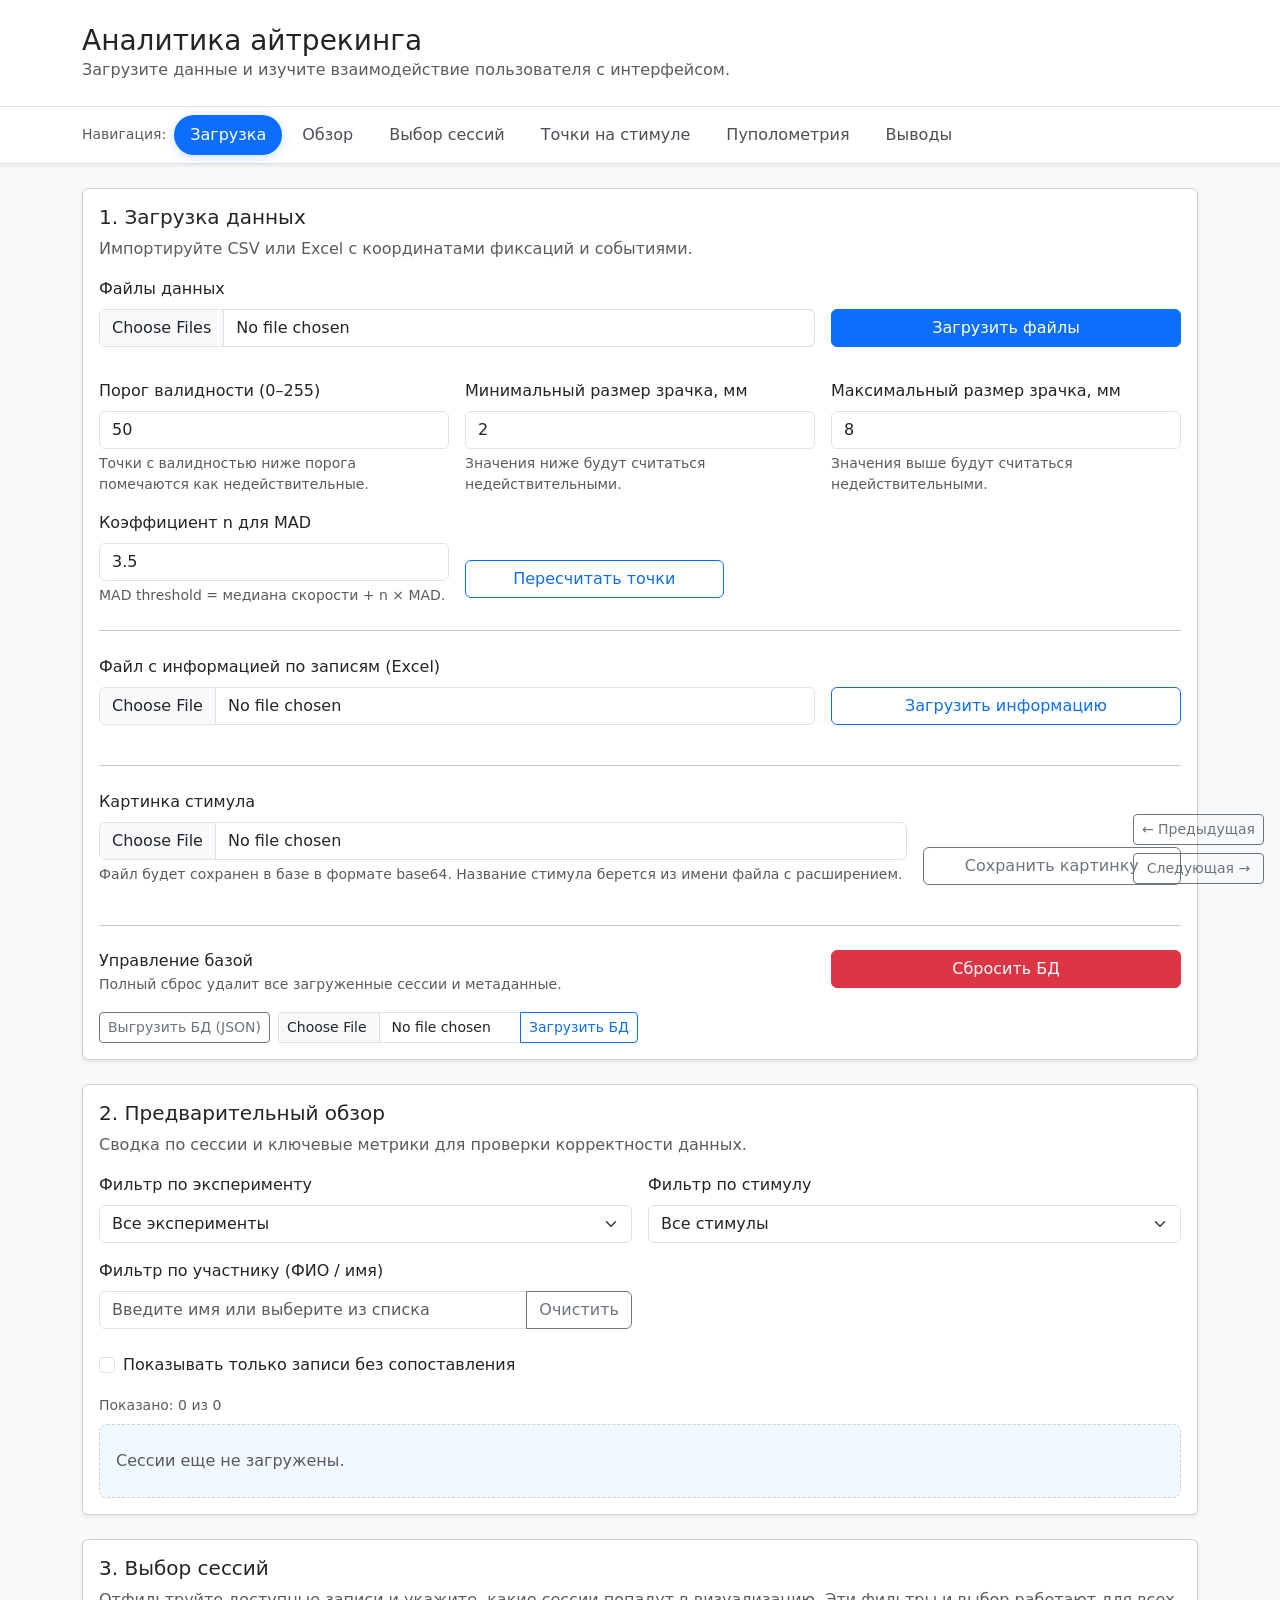
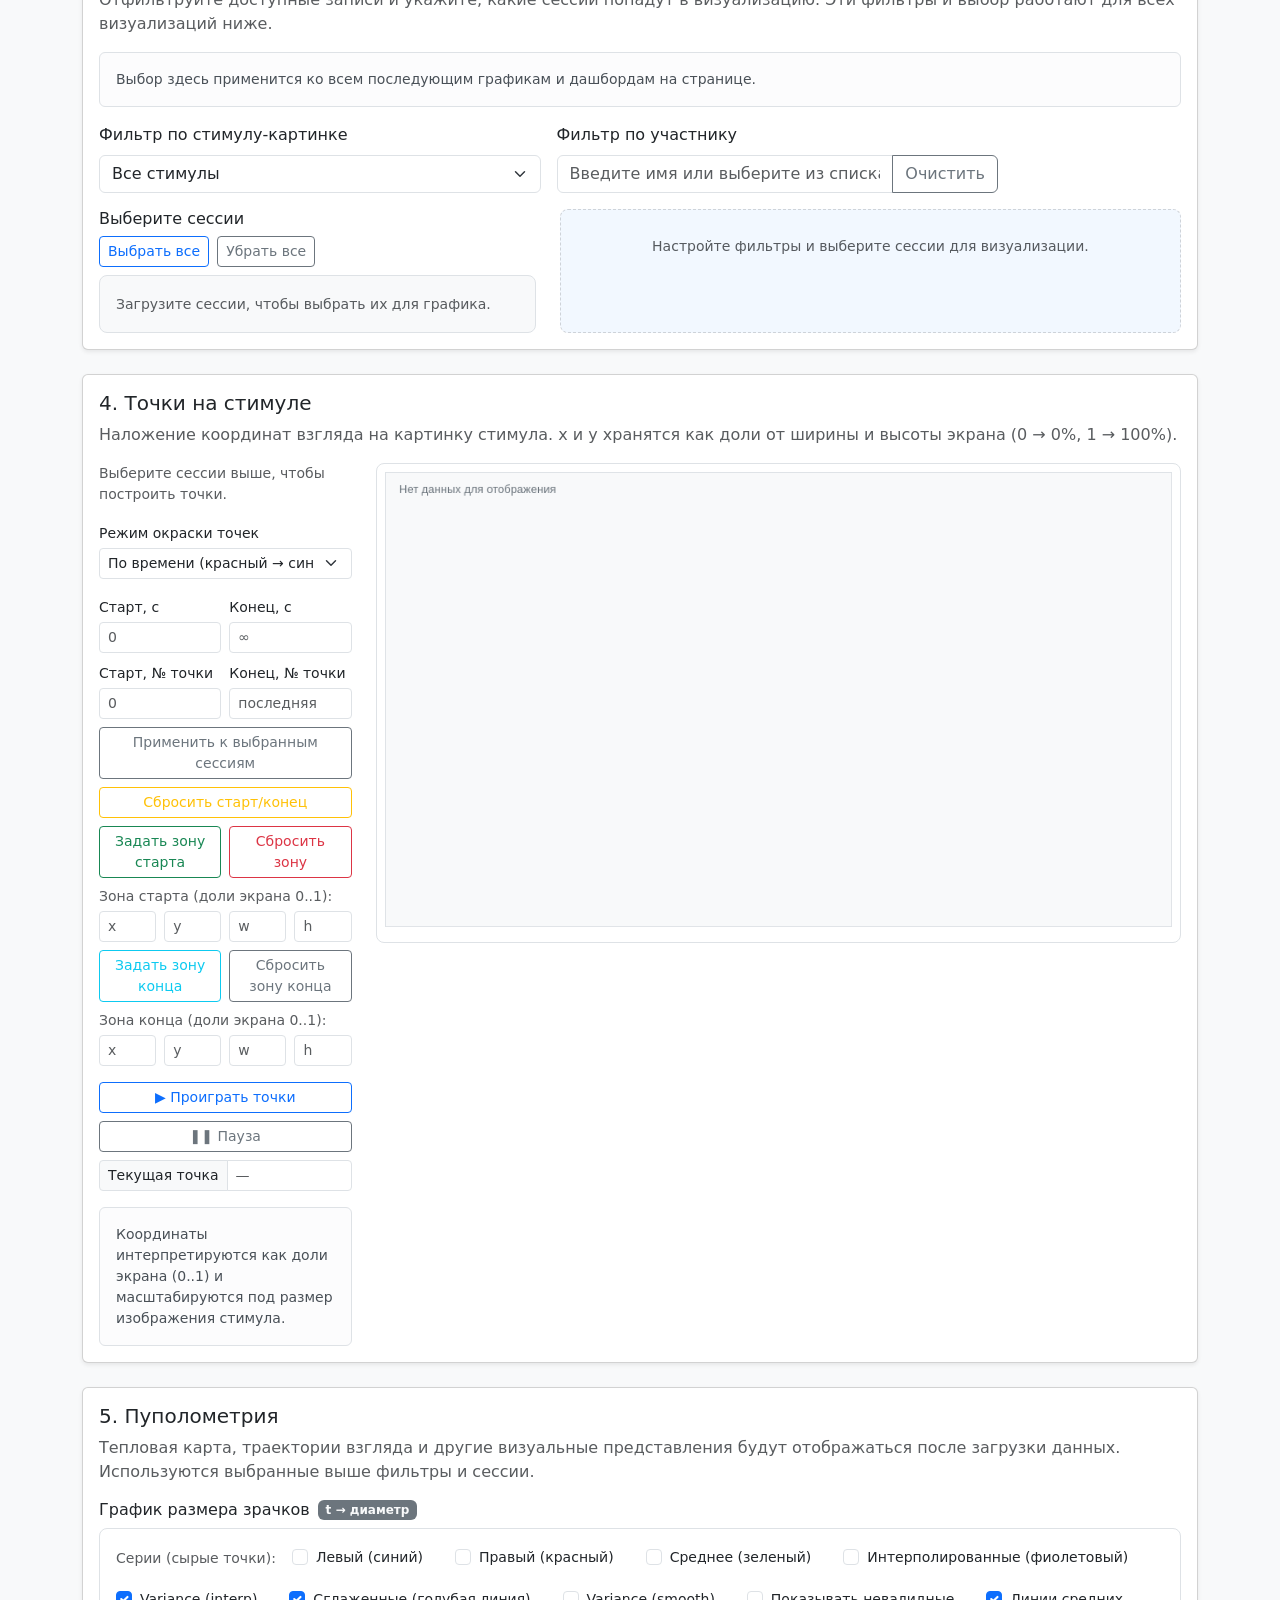
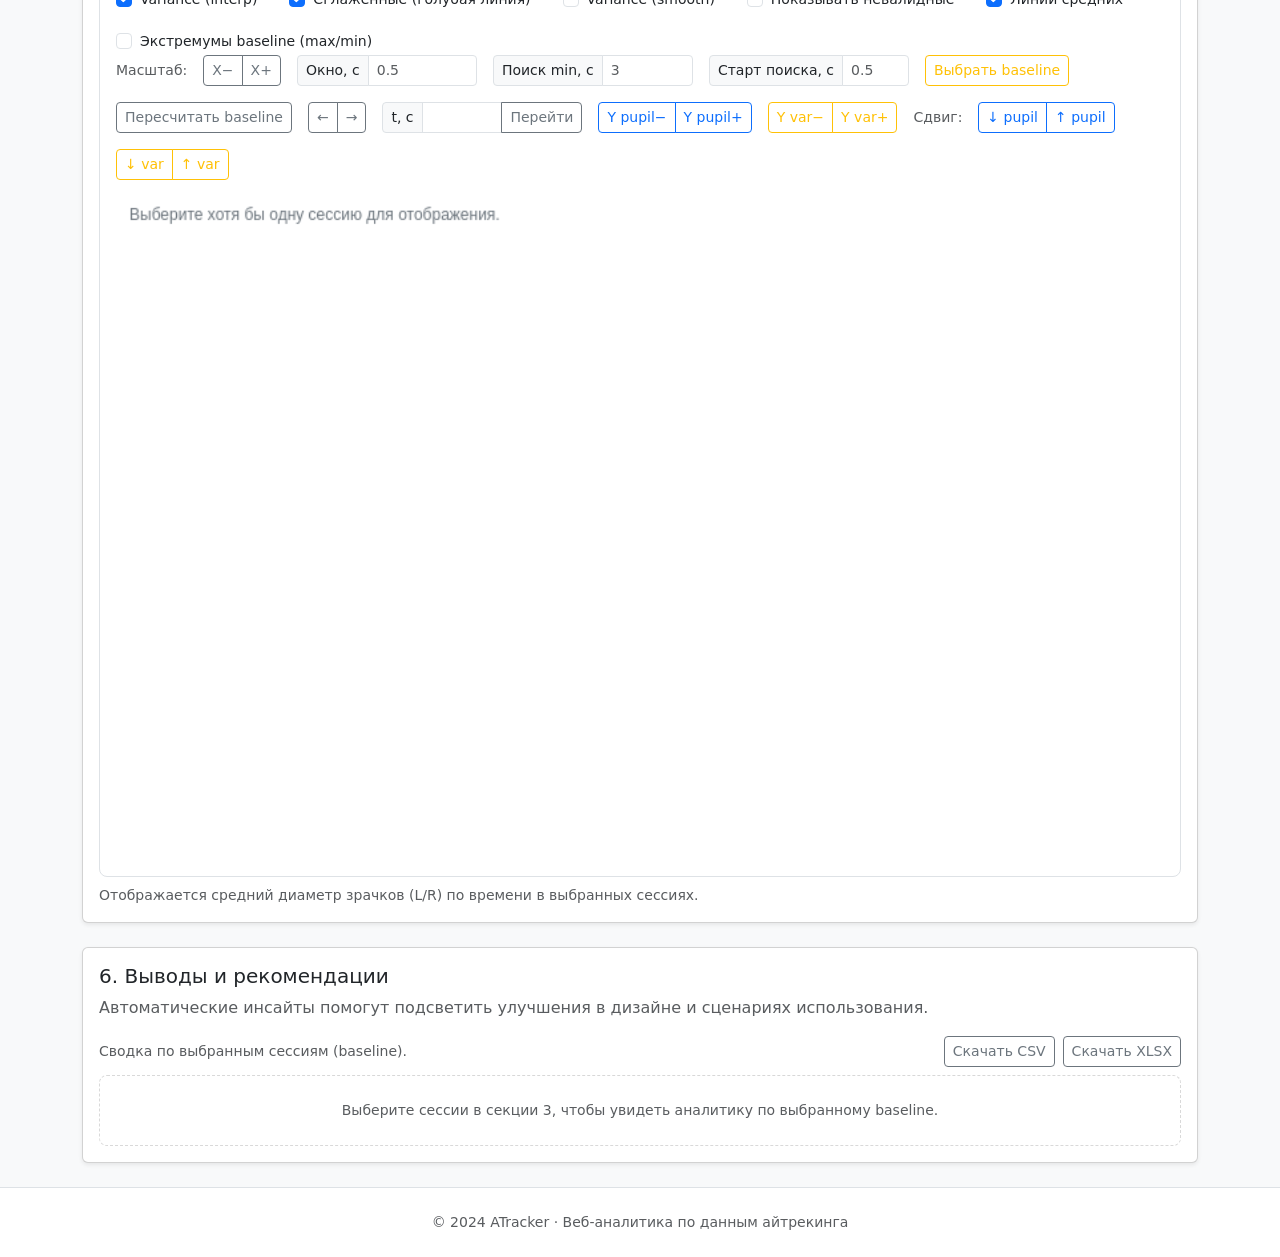
==== index.html @ fe45aa10 "exter" ====
<!DOCTYPE html>
<html lang="ru">
  <head>
    <meta charset="utf-8" />
    <meta
      name="viewport"
      content="width=device-width, initial-scale=1, shrink-to-fit=no"
    />
    <title>Eye Tracking Analytics</title>
    <link
      href="https://cdn.jsdelivr.net/npm/bootstrap@5.3.3/dist/css/bootstrap.min.css"
      rel="stylesheet"
      integrity="sha384-QWTKZyjpPEjISv5WaRU9OFeRpok6YctnYmDr5pNlyT2bRjXh0JMhjY6hW+ALEwIH"
      crossorigin="anonymous"
    />
    <link rel="stylesheet" href="styles/style.css" />
  </head>
  <body class="bg-light">
    <header class="py-4 bg-white border-bottom shadow-sm">
      <div class="container">
        <h1 class="h3 mb-0">Аналитика айтрекинга</h1>
        <p class="text-muted mb-0">
          Загрузите данные и изучите взаимодействие пользователя с интерфейсом.
        </p>
      </div>
    </header>

    <nav class="section-nav bg-white border-bottom sticky-top shadow-sm">
      <div class="container d-flex flex-wrap align-items-center gap-2 py-2">
        <span class="text-muted small">Навигация:</span>
        <div class="nav nav-pills gap-1 flex-wrap" id="sectionNav">
          <a
            class="nav-link active"
            href="#section-upload"
            data-scroll-target="section-upload"
            aria-current="page"
          >
            Загрузка
          </a>
          <a
            class="nav-link"
            href="#section-overview"
            data-scroll-target="section-overview"
          >
            Обзор
          </a>
          <a
            class="nav-link"
            href="#section-selection"
            data-scroll-target="section-selection"
          >
            Выбор сессий
          </a>
          <a
            class="nav-link"
            href="#section-gaze"
            data-scroll-target="section-gaze"
          >
            Точки на стимуле
          </a>
          <a
            class="nav-link"
            href="#section-visualization"
            data-scroll-target="section-visualization"
          >
            Пуполометрия
          </a>
          <a
            class="nav-link"
            href="#section-insights"
            data-scroll-target="section-insights"
          >
            Выводы
          </a>
        </div>
      </div>
    </nav>

    <main class="container my-4 d-flex flex-column gap-4">
      <section
        class="card shadow-sm section-anchor"
        id="section-upload"
        data-section-anchor
      >
        <div class="card-body">
          <h2 class="h5 card-title">1. Загрузка данных</h2>
          <p class="card-text text-muted">
            Импортируйте CSV или Excel с координатами фиксаций и событиями.
          </p>
          <form class="row g-3">
            <div class="col-md-8">
              <label for="dataFile" class="form-label">Файлы данных</label>
              <input class="form-control" type="file" id="dataFile" accept=".csv" multiple />
            </div>
            <div class="col-md-4 align-self-end d-grid">
              <button type="button" class="btn btn-primary" id="uploadButton">
                Загрузить файлы
              </button>
            </div>
            <div class="col-12">
              <div
                id="uploadStatus"
                class="small text-muted"
                role="status"
              ></div>
            </div>
            <div class="col-md-4">
              <label for="validityThreshold" class="form-label">Порог валидности (0–255)</label>
              <input
                type="number"
                min="0"
                max="255"
                step="1"
                class="form-control"
                id="validityThreshold"
                value="50"
              />
              <div class="form-text">Точки с валидностью ниже порога помечаются как недействительные.</div>
            </div>
            <div class="col-md-4">
              <label for="pupilMin" class="form-label">Минимальный размер зрачка, мм</label>
              <input
                type="number"
                min="0"
                max="20"
                step="0.1"
                class="form-control"
                id="pupilMin"
                value="2"
              />
              <div class="form-text">Значения ниже будут считаться недействительными.</div>
            </div>
            <div class="col-md-4">
              <label for="pupilMax" class="form-label">Максимальный размер зрачка, мм</label>
              <input
                type="number"
                min="0"
                max="20"
                step="0.1"
                class="form-control"
                id="pupilMax"
                value="8"
              />
              <div class="form-text">Значения выше будут считаться недействительными.</div>
            </div>
            <div class="col-md-4">
              <label for="madFactor" class="form-label">Коэффициент n для MAD</label>
              <input
                type="number"
                min="0"
                step="0.1"
                class="form-control"
                id="madFactor"
                value="3.5"
              />
              <div class="form-text">MAD threshold = медиана скорости + n × MAD.</div>
            </div>
            <div class="col-md-4 col-lg-3 align-self-end d-grid">
              <button type="button" class="btn btn-outline-primary" id="recomputePointsButton">
                Пересчитать точки
              </button>
              <div
                id="recomputeStatus"
                class="small text-muted mt-2"
                role="status"
              ></div>
            </div>
          </form>

          <hr class="my-4" />
          <form class="row g-3">
            <div class="col-md-8">
              <label for="metaFile" class="form-label">Файл с информацией по записям (Excel)</label>
              <input class="form-control" type="file" id="metaFile" accept=".xlsx,.xls" />
            </div>
            <div class="col-md-4 align-self-end d-grid">
              <button type="button" class="btn btn-outline-primary" id="metaUploadButton">
                Загрузить информацию
              </button>
            </div>
            <div class="col-12">
              <div
                id="metaUploadStatus"
                class="small text-muted"
                role="status"
              ></div>
            </div>
          </form>

          <hr class="my-4" />
          <form class="row g-3">
            <div class="col-md-9">
              <label for="stimulusImage" class="form-label">Картинка стимула</label>
              <input class="form-control" type="file" id="stimulusImage" accept="image/*" />
              <div class="form-text">
                Файл будет сохранен в базе в формате base64. Название стимула берется из имени файла с расширением.
              </div>
            </div>
            <div class="col-md-3 align-self-end d-grid">
              <button type="button" class="btn btn-outline-secondary" id="stimulusUploadButton">
                Сохранить картинку
              </button>
            </div>
            <div class="col-12">
              <div
                id="stimulusUploadStatus"
                class="small text-muted"
                role="status"
              ></div>
            </div>
          </form>

          <hr class="my-4" />
          <div class="row g-3 align-items-center">
            <div class="col-md-8">
              <h3 class="h6 mb-1">Управление базой</h3>
              <p class="text-muted small mb-0">
                Полный сброс удалит все загруженные сессии и метаданные.
              </p>
            </div>
            <div class="col-md-4 d-grid">
              <button type="button" class="btn btn-danger" id="resetDbButton">
                Сбросить БД
              </button>
              <div
                id="resetStatus"
                class="small text-muted mt-2"
                role="status"
              ></div>
            </div>
            <div class="col-md-12 d-flex flex-wrap gap-2 align-items-center">
              <button type="button" class="btn btn-outline-secondary btn-sm" id="exportDbButton">
                Выгрузить БД (JSON)
              </button>
              <div class="input-group input-group-sm" style="max-width: 360px;">
                <input type="file" class="form-control" id="importDbFile" accept=".json,application/json" />
                <button class="btn btn-outline-primary" type="button" id="importDbButton">
                  Загрузить БД
                </button>
              </div>
              <div id="dbTransferStatus" class="small text-muted"></div>
            </div>
          </div>
        </div>
      </section>

      <section
        class="card shadow-sm section-anchor"
        id="section-overview"
        data-section-anchor
      >
        <div class="card-body">
          <h2 class="h5 card-title">2. Предварительный обзор</h2>
          <p class="card-text text-muted">
            Сводка по сессии и ключевые метрики для проверки корректности
            данных.
          </p>
          <div class="row g-3 mb-3">
            <div class="col-md-6">
              <label for="experimentFilter" class="form-label">Фильтр по эксперименту</label>
              <select class="form-select" id="experimentFilter">
                <option value="all">Все эксперименты</option>
              </select>
            </div>
            <div class="col-md-6">
              <label for="stimulusFilter" class="form-label">Фильтр по стимулу</label>
              <select class="form-select" id="stimulusFilter">
                <option value="all">Все стимулы</option>
              </select>
            </div>
            <div class="col-md-6">
              <label for="overviewParticipantFilter" class="form-label">Фильтр по участнику (ФИО / имя)</label>
              <div class="input-group">
                <input
                  type="text"
                  class="form-control"
                  id="overviewParticipantFilter"
                  list="overviewParticipantSuggestions"
                  placeholder="Введите имя или выберите из списка"
                  autocomplete="off"
                />
                <button
                  class="btn btn-outline-secondary"
                  type="button"
                  id="overviewParticipantClear"
                  aria-label="Очистить фильтр участника"
                >
                  Очистить
                </button>
              </div>
              <datalist id="overviewParticipantSuggestions"></datalist>
            </div>
            <div class="col-md-12">
              <div class="form-check mt-2">
                <input class="form-check-input" type="checkbox" id="unmatchedOnly" />
                <label class="form-check-label" for="unmatchedOnly">
                  Показывать только записи без сопоставления
                </label>
              </div>
            </div>
          </div>
          <div class="d-flex justify-content-between align-items-center mb-2 small text-muted">
            <span id="sessionCount">Показано: 0</span>
          </div>
          <div id="sessionList" class="placeholder-panel py-4 px-3">
            <span class="text-muted">Сессии еще не загружены.</span>
          </div>
        </div>
      </section>

      <section
        class="card shadow-sm section-anchor"
        id="section-selection"
        data-section-anchor
      >
        <div class="card-body">
          <h2 class="h5 card-title">3. Выбор сессий</h2>
          <p class="card-text text-muted">
            Отфильтруйте доступные записи и укажите, какие сессии попадут в визуализацию.
            Эти фильтры и выбор работают для всех визуализаций ниже.
          </p>
          <div class="alert alert-light border small" role="status">
            Выбор здесь применится ко всем последующим графикам и дашбордам на странице.
          </div>
          <div class="row g-3 mb-3">
            <div class="col-md-6 col-lg-5">
              <label for="pupilStimulusFilter" class="form-label">
                Фильтр по стимулу-картинке
              </label>
              <select class="form-select" id="pupilStimulusFilter">
                <option value="all">Все стимулы</option>
              </select>
            </div>
            <div class="col-md-6 col-lg-5">
              <label for="pupilParticipantFilter" class="form-label">
                Фильтр по участнику
              </label>
              <div class="input-group">
                <input
                  type="text"
                  class="form-control"
                  id="pupilParticipantFilter"
                  list="pupilParticipantSuggestions"
                  placeholder="Введите имя или выберите из списка"
                  autocomplete="off"
                />
                <button
                  class="btn btn-outline-secondary"
                  type="button"
                  id="pupilParticipantClear"
                  aria-label="Очистить фильтр участника"
                >
                  Очистить
                </button>
              </div>
              <datalist id="pupilParticipantSuggestions"></datalist>
            </div>
          </div>
          <div class="row g-4">
            <div class="col-md-6 col-lg-5">
              <h3 class="h6">Выберите сессии</h3>
              <div class="d-flex gap-2 mb-2">
                <button type="button" class="btn btn-sm btn-outline-primary" id="pupilSelectAll">
                  Выбрать все
                </button>
                <button type="button" class="btn btn-sm btn-outline-secondary" id="pupilClearAll">
                  Убрать все
                </button>
              </div>
              <div
                id="pupilSessionList"
                class="border rounded-3 p-3 bg-light"
                style="max-height: 340px; overflow-y: auto"
              >
                <span class="text-muted small">Сессии появятся после загрузки данных.</span>
              </div>
            </div>
            <div class="col-md-6 col-lg-7">
              <div class="placeholder-panel py-4 px-3 text-center h-100">
                <span class="text-muted small">Настройте фильтры и выберите сессии для визуализации.</span>
              </div>
            </div>
          </div>
        </div>
      </section>

      <section
        class="card shadow-sm section-anchor"
        id="section-gaze"
        data-section-anchor
      >
        <div class="card-body">
          <h2 class="h5 card-title">4. Точки на стимуле</h2>
          <p class="card-text text-muted">
            Наложение координат взгляда на картинку стимула. x и y хранятся как доли от ширины и высоты экрана (0 → 0%, 1 → 100%).
          </p>
          <div class="row g-4">
            <div class="col-md-4 col-lg-3">
              <p class="small text-muted mb-2" id="gazeStimulusStatus">
                Стимул определяется выбранными сессиями.
              </p>
              <div class="mb-3">
                <label for="gazeColorMode" class="form-label small mb-1">Режим окраски точек</label>
                <select class="form-select form-select-sm" id="gazeColorMode">
                  <option value="session">По сессиям</option>
                  <option value="time" selected>По времени (красный → синий)</option>
                </select>
              </div>
              <div class="row g-2 align-items-end mb-3">
                <div class="col-6">
                  <label for="gazeStartTime" class="form-label small mb-1">Старт, c</label>
                  <input
                    type="number"
                    step="0.1"
                    min="0"
                    class="form-control form-control-sm"
                    id="gazeStartTime"
                    placeholder="0"
                  />
                </div>
                <div class="col-6">
                  <label for="gazeEndTime" class="form-label small mb-1">Конец, c</label>
                  <input
                    type="number"
                    step="0.1"
                    min="0"
                    class="form-control form-control-sm"
                    id="gazeEndTime"
                    placeholder="∞"
                  />
                </div>
                <div class="col-6">
                  <label for="gazeStartIndex" class="form-label small mb-1">Старт, № точки</label>
                  <input
                    type="number"
                    min="0"
                    step="1"
                    class="form-control form-control-sm"
                    id="gazeStartIndex"
                    placeholder="0"
                  />
                </div>
                <div class="col-6">
                  <label for="gazeEndIndex" class="form-label small mb-1">Конец, № точки</label>
                  <input
                    type="number"
                    min="0"
                    step="1"
                    class="form-control form-control-sm"
                    id="gazeEndIndex"
                    placeholder="последняя"
                  />
                </div>
                <div class="col-12 d-grid">
                  <button class="btn btn-outline-secondary btn-sm" id="gazeApplyRange" type="button">
                    Применить к выбранным сессиям
                  </button>
                </div>
                <div class="col-12 d-grid">
                  <button class="btn btn-outline-warning btn-sm" id="gazeResetRange" type="button">
                    Сбросить старт/конец
                  </button>
                </div>
                <div class="col-6 d-grid">
                  <button class="btn btn-outline-success btn-sm" id="gazeSelectStartZone" type="button">
                    Задать зону старта
                  </button>
                </div>
                <div class="col-6 d-grid">
                  <button class="btn btn-outline-danger btn-sm" id="gazeClearStartZone" type="button">
                    Сбросить зону
                  </button>
                </div>
                <div class="col-12">
                  <div class="small text-muted mb-1">Зона старта (доли экрана 0..1):</div>
                  <div class="row g-2">
                    <div class="col-6 col-md-3">
                      <input type="number" step="0.01" min="0" max="1" class="form-control form-control-sm" id="gazeStartZoneX" placeholder="x" />
                    </div>
                    <div class="col-6 col-md-3">
                      <input type="number" step="0.01" min="0" max="1" class="form-control form-control-sm" id="gazeStartZoneY" placeholder="y" />
                    </div>
                    <div class="col-6 col-md-3">
                      <input type="number" step="0.01" min="0" max="1" class="form-control form-control-sm" id="gazeStartZoneW" placeholder="w" />
                    </div>
                    <div class="col-6 col-md-3">
                      <input type="number" step="0.01" min="0" max="1" class="form-control form-control-sm" id="gazeStartZoneH" placeholder="h" />
                    </div>
                  </div>
                  <div class="small text-muted" id="gazeStartZoneInfo"></div>
                </div>
                <div class="col-6 d-grid">
                  <button class="btn btn-outline-info btn-sm" id="gazeSelectEndZone" type="button">
                    Задать зону конца
                  </button>
                </div>
                <div class="col-6 d-grid">
                  <button class="btn btn-outline-secondary btn-sm" id="gazeClearEndZone" type="button">
                    Сбросить зону конца
                  </button>
                </div>
                <div class="col-12">
                  <div class="small text-muted mb-1">Зона конца (доли экрана 0..1):</div>
                  <div class="row g-2">
                    <div class="col-6 col-md-3">
                      <input type="number" step="0.01" min="0" max="1" class="form-control form-control-sm" id="gazeEndZoneX" placeholder="x" />
                    </div>
                    <div class="col-6 col-md-3">
                      <input type="number" step="0.01" min="0" max="1" class="form-control form-control-sm" id="gazeEndZoneY" placeholder="y" />
                    </div>
                    <div class="col-6 col-md-3">
                      <input type="number" step="0.01" min="0" max="1" class="form-control form-control-sm" id="gazeEndZoneW" placeholder="w" />
                    </div>
                    <div class="col-6 col-md-3">
                      <input type="number" step="0.01" min="0" max="1" class="form-control form-control-sm" id="gazeEndZoneH" placeholder="h" />
                    </div>
                  </div>
                  <div class="small text-muted" id="gazeEndZoneInfo"></div>
                </div>
              </div>
              <div class="d-grid gap-2 mb-3">
                <button class="btn btn-outline-primary btn-sm" id="gazePlayButton" type="button">
                  ▶ Проиграть точки
                </button>
                <button class="btn btn-outline-secondary btn-sm" id="gazePauseButton" type="button">
                  ❚❚ Пауза
                </button>
                <div class="input-group input-group-sm">
                  <span class="input-group-text">Текущая точка</span>
                  <input
                    type="number"
                    min="0"
                    step="1"
                    class="form-control"
                    id="gazeCurrentPoint"
                    placeholder="—"
                  />
                </div>
              </div>
              <div class="alert alert-light border small mb-0" role="status">
                Координаты интерпретируются как доли экрана (0..1) и масштабируются под размер изображения стимула.
              </div>
            </div>
            <div class="col-md-8 col-lg-9">
              <div class="border rounded-3 bg-white p-2">
                <canvas
                  id="gazeCanvas"
                  width="900"
                  height="520"
                  class="w-100"
                  style="max-width: 100%;"
                ></canvas>
              </div>
            </div>
          </div>
        </div>
      </section>

      <section
        class="card shadow-sm section-anchor"
        id="section-visualization"
        data-section-anchor
      >
        <div class="card-body">
          <h2 class="h5 card-title">5. Пуполометрия</h2>
          <p class="card-text text-muted">
            Тепловая карта, траектории взгляда и другие визуальные представления
            будут отображаться после загрузки данных. Используются выбранные выше фильтры и сессии.
          </p>
          <div class="row g-4">
            <div class="col-12">
              <h3 class="h6 d-flex align-items-center gap-2">
                График размера зрачков
                <span class="badge bg-secondary text-light">t → диаметр</span>
              </h3>
              <div class="border rounded-3 bg-white p-2">
                <div class="d-flex flex-wrap align-items-center gap-3 px-2 pt-2">
                  <span class="small text-muted">Серии (сырые точки):</span>
                  <div class="form-check form-check-inline">
                    <input class="form-check-input" type="checkbox" id="showLeftPupil" />
                    <label class="form-check-label small" for="showLeftPupil">Левый (синий)</label>
                  </div>
                  <div class="form-check form-check-inline">
                    <input class="form-check-input" type="checkbox" id="showRightPupil" />
                    <label class="form-check-label small" for="showRightPupil">Правый (красный)</label>
                  </div>
                  <div class="form-check form-check-inline">
                    <input class="form-check-input" type="checkbox" id="showAvgPupil" />
                    <label class="form-check-label small" for="showAvgPupil">Среднее (зеленый)</label>
                  </div>
                  <div class="form-check form-check-inline">
                    <input class="form-check-input" type="checkbox" id="showInterpolatedPupil" />
                    <label class="form-check-label small" for="showInterpolatedPupil">Интерполированные (фиолетовый)</label>
                  </div>
                  <div class="form-check form-check-inline">
                    <input class="form-check-input" type="checkbox" id="showInterpolatedVariance" checked />
                    <label class="form-check-label small" for="showInterpolatedVariance">Variance (interp)</label>
                  </div>
                  <div class="form-check form-check-inline">
                    <input class="form-check-input" type="checkbox" id="showSmoothPupil" checked />
                    <label class="form-check-label small" for="showSmoothPupil">Сглаженные (голубая линия)</label>
                  </div>
                  <div class="form-check form-check-inline">
                    <input class="form-check-input" type="checkbox" id="showSmoothVariance" />
                    <label class="form-check-label small" for="showSmoothVariance">Variance (smooth)</label>
                  </div>
                  <div class="form-check form-check-inline">
                    <input class="form-check-input" type="checkbox" id="includeInvalidPupil" />
                    <label class="form-check-label small" for="includeInvalidPupil">Показывать невалидные</label>
                  </div>
                  <div class="form-check form-check-inline">
                    <input class="form-check-input" type="checkbox" id="showSessionMeans" checked />
                    <label class="form-check-label small" for="showSessionMeans">Линии средних</label>
                  </div>
                  <div class="form-check form-check-inline">
                    <input class="form-check-input" type="checkbox" id="showBaselineExtrema" />
                    <label class="form-check-label small" for="showBaselineExtrema">
                      Экстремумы baseline (max/min)
                    </label>
                  </div>
                </div>
                <div class="d-flex flex-wrap align-items-center gap-3 px-2 pb-2">
                  <span class="small text-muted">Масштаб:</span>
                  <div class="btn-group btn-group-sm" role="group" aria-label="Zoom X">
                    <button class="btn btn-outline-secondary" id="zoomXAxisOut" type="button">X−</button>
                    <button class="btn btn-outline-secondary" id="zoomXAxisIn" type="button">X+</button>
                  </div>
                  <div class="input-group input-group-sm" style="width: 180px;">
                    <span class="input-group-text">Окно, c</span>
                    <input
                      type="number"
                      step="0.1"
                      min="0.1"
                      class="form-control"
                      id="baselineWindowSize"
                      placeholder="0.5"
                    />
                  </div>
                  <div class="input-group input-group-sm" style="width: 200px;">
                    <span class="input-group-text">Поиск min, c</span>
                    <input
                      type="number"
                      step="0.1"
                      min="0.1"
                      class="form-control"
                      id="baselineSearchLength"
                      placeholder="3"
                    />
                  </div>
                  <div class="input-group input-group-sm" style="width: 200px;">
                    <span class="input-group-text">Старт поиска, c</span>
                    <input
                      type="number"
                      step="0.1"
                      min="0"
                      class="form-control"
                      id="baselineSearchStart"
                      placeholder="0.5"
                    />
                  </div>
                  <button
                    class="btn btn-outline-warning btn-sm"
                    id="selectBaselineButton"
                    type="button"
                  >
                    Выбрать baseline
                  </button>
                  <button
                    class="btn btn-outline-secondary btn-sm"
                    id="recomputeSelectedBaselineButton"
                    type="button"
                  >
                    Пересчитать baseline
                  </button>
                  <div class="btn-group btn-group-sm" role="group" aria-label="Move X">
                    <button class="btn btn-outline-secondary" id="shiftXAxisLeft" type="button">←</button>
                    <button class="btn btn-outline-secondary" id="shiftXAxisRight" type="button">→</button>
                  </div>
                  <div class="input-group input-group-sm" style="width: 200px;">
                    <span class="input-group-text">t, c</span>
                    <input type="number" class="form-control" id="gotoTimeValue" step="0.1" min="0" />
                    <button class="btn btn-outline-secondary" id="gotoTimeBtn" type="button">Перейти</button>
                  </div>
                  <div class="btn-group btn-group-sm" role="group" aria-label="Zoom Y pupil">
                    <button class="btn btn-outline-primary" id="zoomPupilYOut" type="button">Y pupil−</button>
                    <button class="btn btn-outline-primary" id="zoomPupilYIn" type="button">Y pupil+</button>
                  </div>
                  <div class="btn-group btn-group-sm" role="group" aria-label="Zoom Y variance">
                    <button class="btn btn-outline-warning" id="zoomVarianceYOut" type="button">Y var−</button>
                    <button class="btn btn-outline-warning" id="zoomVarianceYIn" type="button">Y var+</button>
                  </div>
                  <span class="small text-muted">Сдвиг:</span>
                  <div class="btn-group btn-group-sm" role="group" aria-label="Shift Y pupil">
                    <button class="btn btn-outline-primary" id="shiftPupilYDown" type="button">↓ pupil</button>
                    <button class="btn btn-outline-primary" id="shiftPupilYUp" type="button">↑ pupil</button>
                  </div>
                  <div class="btn-group btn-group-sm" role="group" aria-label="Shift Y variance">
                    <button class="btn btn-outline-warning" id="shiftVarianceYDown" type="button">↓ var</button>
                    <button class="btn btn-outline-warning" id="shiftVarianceYUp" type="button">↑ var</button>
                  </div>
                </div>
                <div class="px-2 text-muted small" id="baselineSelectStatus"></div>
                <canvas
                  id="pupilChart"
                  width="800"
                  height="506"
                  class="w-100"
                  style="max-width: 100%;"
                ></canvas>
              </div>
              <div class="text-muted small mt-2">
                Отображается средний диаметр зрачков (L/R) по времени в выбранных сессиях.
              </div>
            </div>
          </div>
        </div>
      </section>

      <div
        class="position-fixed d-flex flex-column gap-2"
        style="right: 16px; bottom: 16px; z-index: 1030;"
      >
        <button
          class="btn btn-outline-secondary btn-sm"
          id="prevSessionFloating"
          type="button"
          title="Предыдущая сессия"
        >
          ← Предыдущая
        </button>
        <button
          class="btn btn-outline-secondary btn-sm"
          id="nextSessionFloating"
          type="button"
          title="Следующая сессия"
        >
          Следующая →
        </button>
      </div>

      <section
        class="card shadow-sm section-anchor"
        id="section-insights"
        data-section-anchor
      >
        <div class="card-body">
          <h2 class="h5 card-title">6. Выводы и рекомендации</h2>
          <p class="card-text text-muted">
            Автоматические инсайты помогут подсветить улучшения в дизайне и
            сценариях использования.
          </p>
          <div class="d-flex flex-wrap justify-content-between align-items-center gap-2 mb-2">
            <span class="text-muted small">Сводка по выбранным сессиям (baseline).</span>
            <div class="d-flex flex-wrap gap-2">
              <button class="btn btn-outline-secondary btn-sm" id="insightsExportBtn" type="button">
                Скачать CSV
              </button>
              <button
                class="btn btn-outline-secondary btn-sm"
                id="insightsExportXlsxBtn"
                type="button"
              >
                Скачать XLSX
              </button>
            </div>
          </div>
          <div class="text-muted small mb-2" id="insightsExportStatus"></div>
          <div
            id="insightsContent"
            class="d-flex flex-column gap-3 placeholder-panel bg-white"
          >
            <div class="text-muted small text-center py-4">
              Нет данных: выберите baseline у сессий, чтобы увидеть сводку.
            </div>
          </div>
        </div>
      </section>
    </main>

    <footer class="py-4 bg-white border-top">
      <div class="container text-center text-muted small">
        © 2024 ATracker · Веб-аналитика по данным айтрекинга
      </div>
    </footer>

    <script
      src="https://cdn.jsdelivr.net/npm/bootstrap@5.3.3/dist/js/bootstrap.bundle.min.js"
      integrity="sha384-YvpcrYf0tY3lHB60NNkmXc5s9s3O0g9a+5Q0Z6zcXW5nUrBc8PkFOJwJ8ERdknLPM"
      crossorigin="anonymous"
    ></script>
    <script src="xlsx.full.min.js"></script>
    <script src="scripts/utils.js"></script>
    <script src="scripts/baseline.js"></script>
    <script src="scripts/parser.js"></script>
    <script src="scripts/render.js"></script>
    <script src="scripts/db.js"></script>
    <script src="scripts/main.js"></script>
  </body>
</html>
---- styles/style.css ----
:root {
  scroll-behavior: smooth;
}

body {
  min-height: 100vh;
  scroll-padding-top: 140px;
}

.placeholder-panel {
  border: 1px dashed rgba(0, 0, 0, 0.15);
  border-radius: 0.5rem;
  background-color: rgba(13, 110, 253, 0.05);
}

.tag-chip {
  display: inline-flex;
  align-items: center;
  gap: 0.25rem;
  padding: 0.15rem 0.55rem;
  border-radius: 999px;
  background-color: var(--tag-bg, #e9ecef);
  color: var(--tag-text, #343a40);
  font-size: 0.85rem;
  border: 1px solid rgba(0, 0, 0, 0.08);
}

.section-nav {
  z-index: 1020;
}

.section-nav .nav-link {
  color: #495057;
  border-radius: 999px;
  transition: background-color 0.2s ease, color 0.2s ease,
    box-shadow 0.2s ease;
}

.section-nav .nav-link:hover {
  background-color: #f1f3f5;
}

.section-nav .nav-link.active {
  color: #fff;
  background-color: #0d6efd;
  box-shadow: 0 0.15rem 0.65rem rgba(13, 110, 253, 0.2);
}

.section-anchor {
  scroll-margin-top: 140px;
}
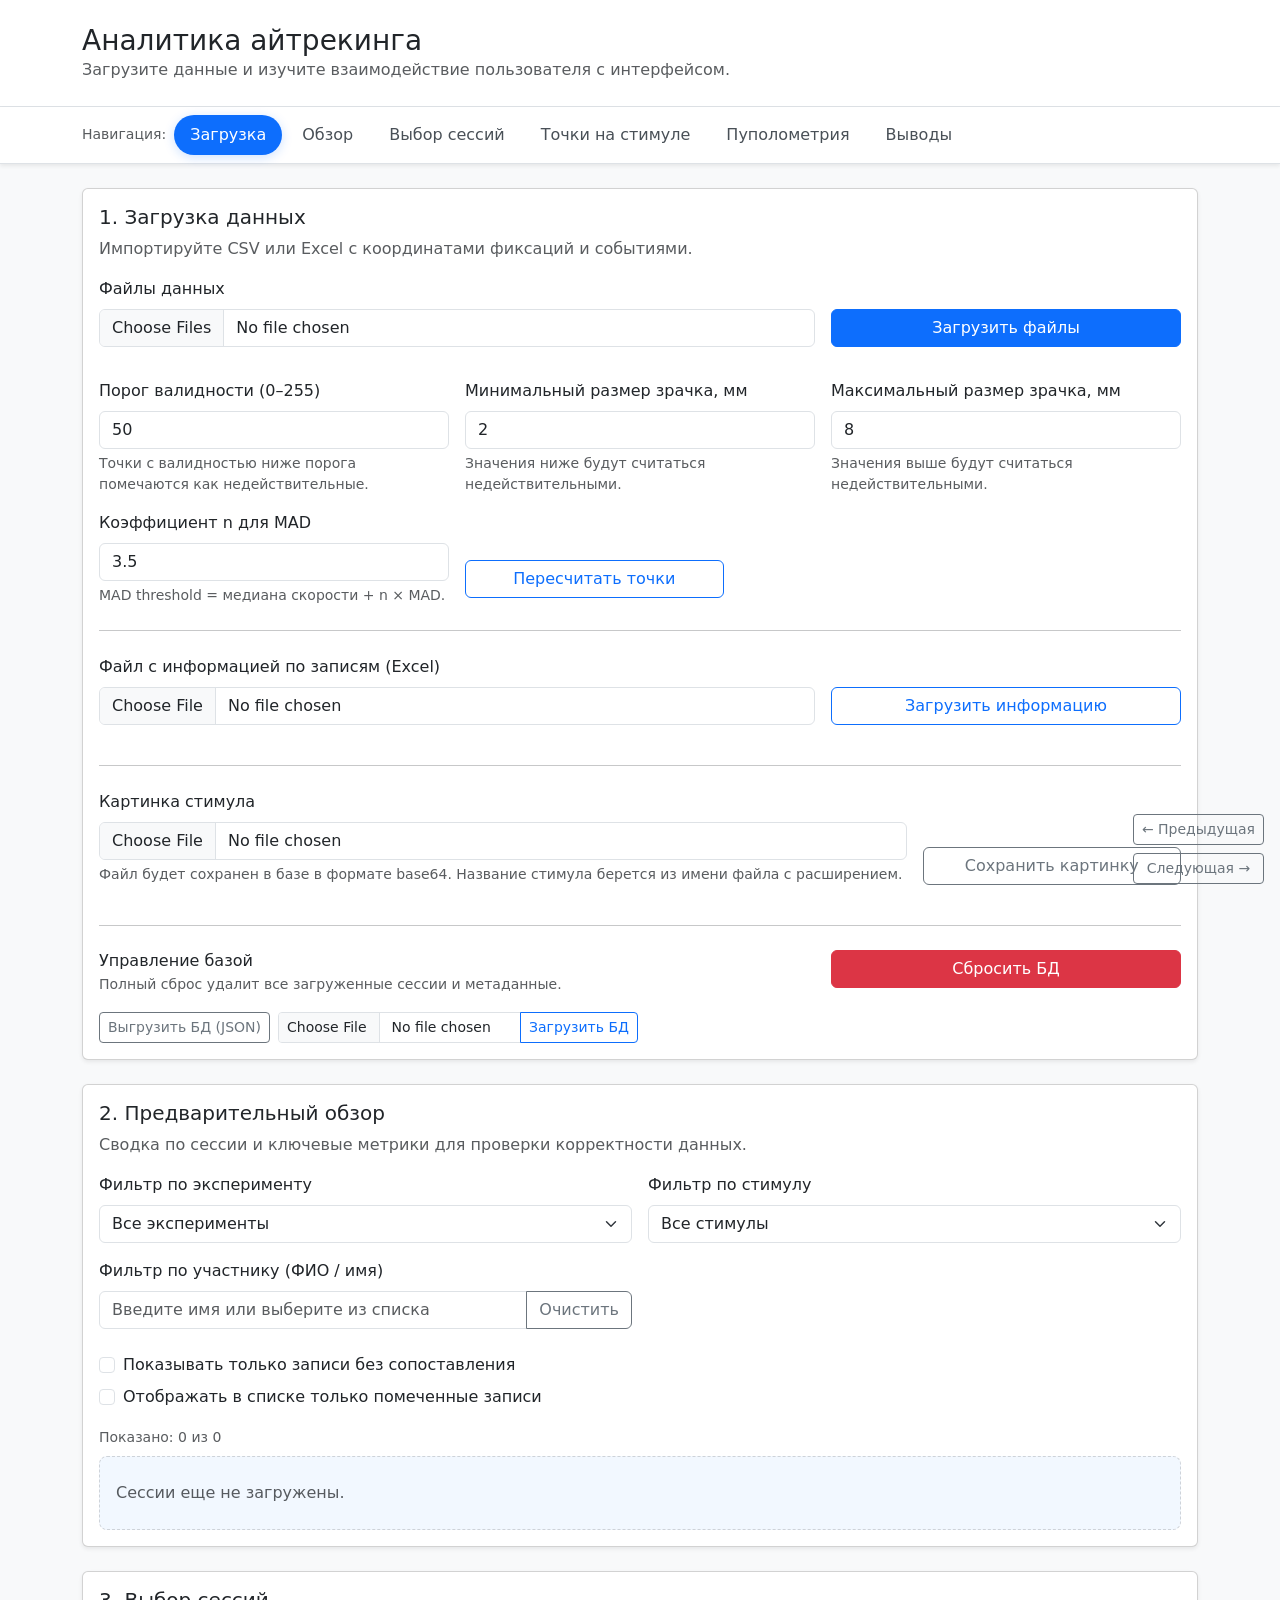
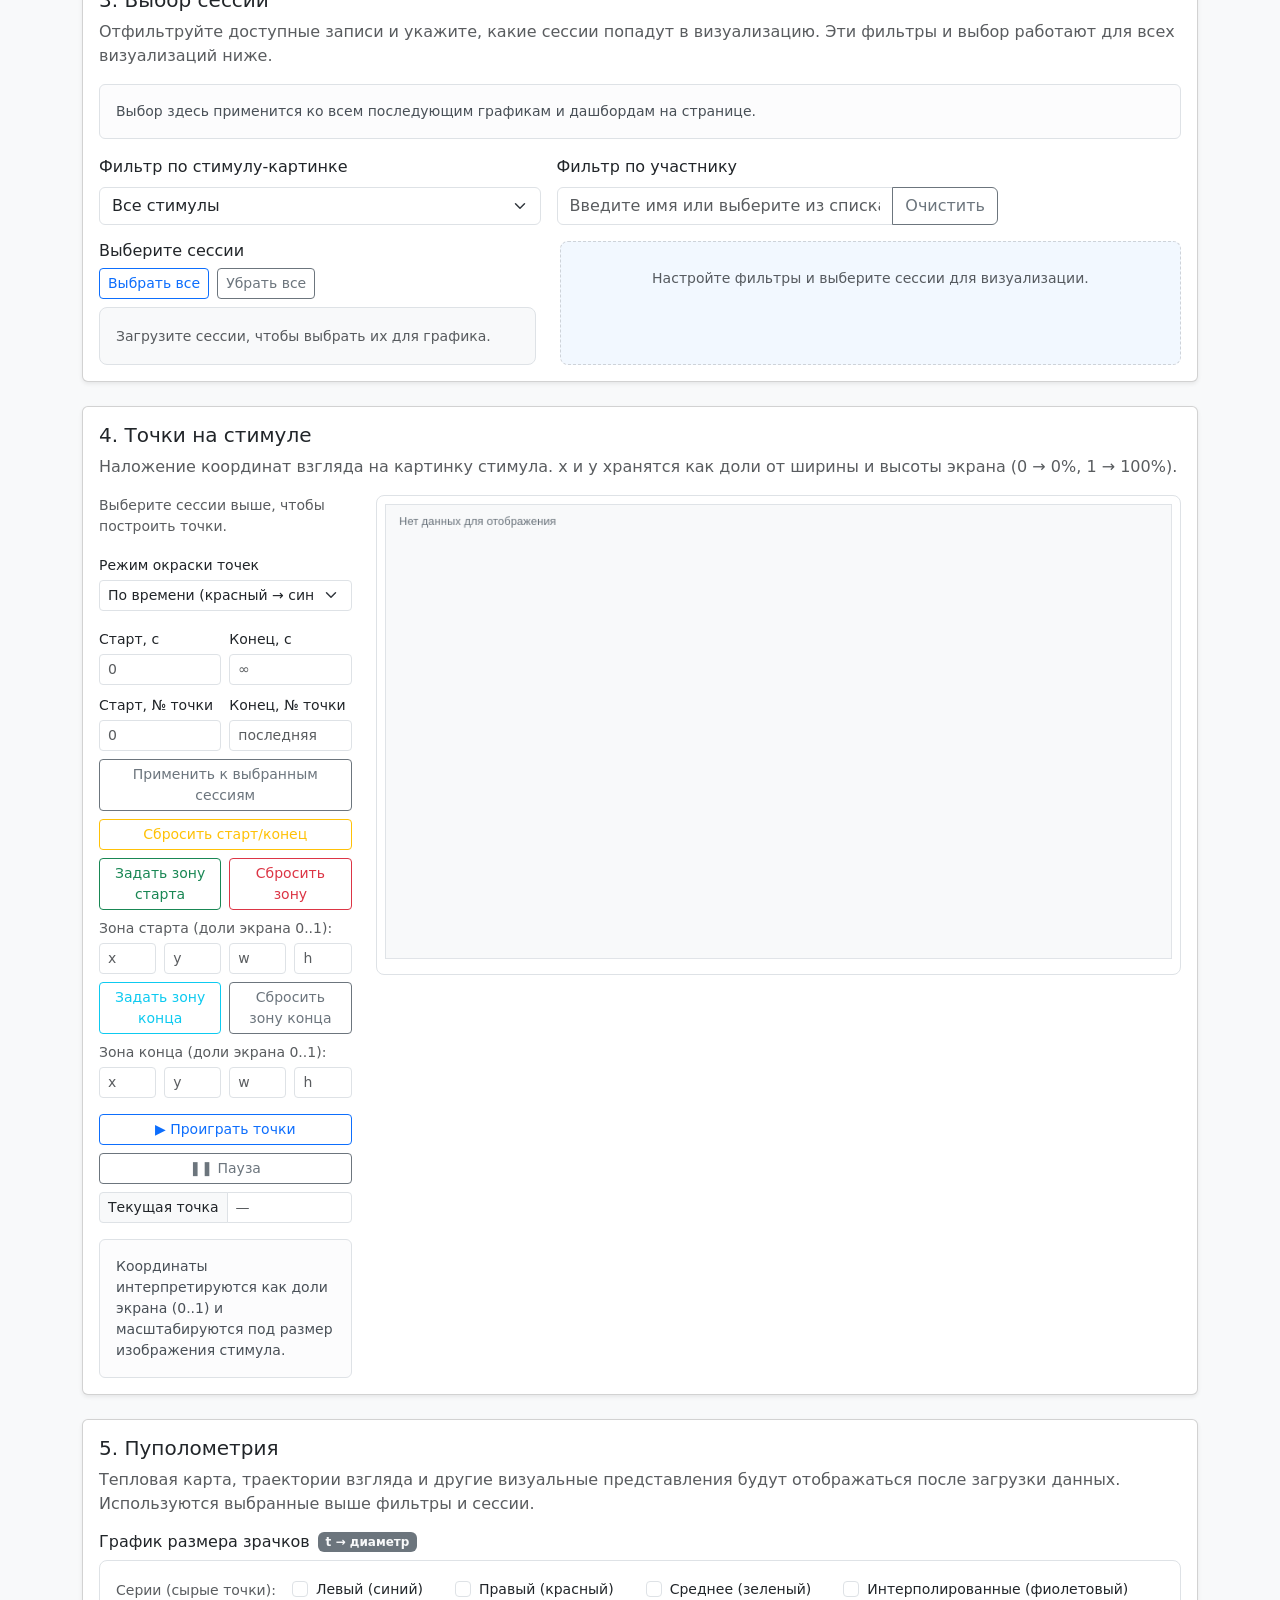
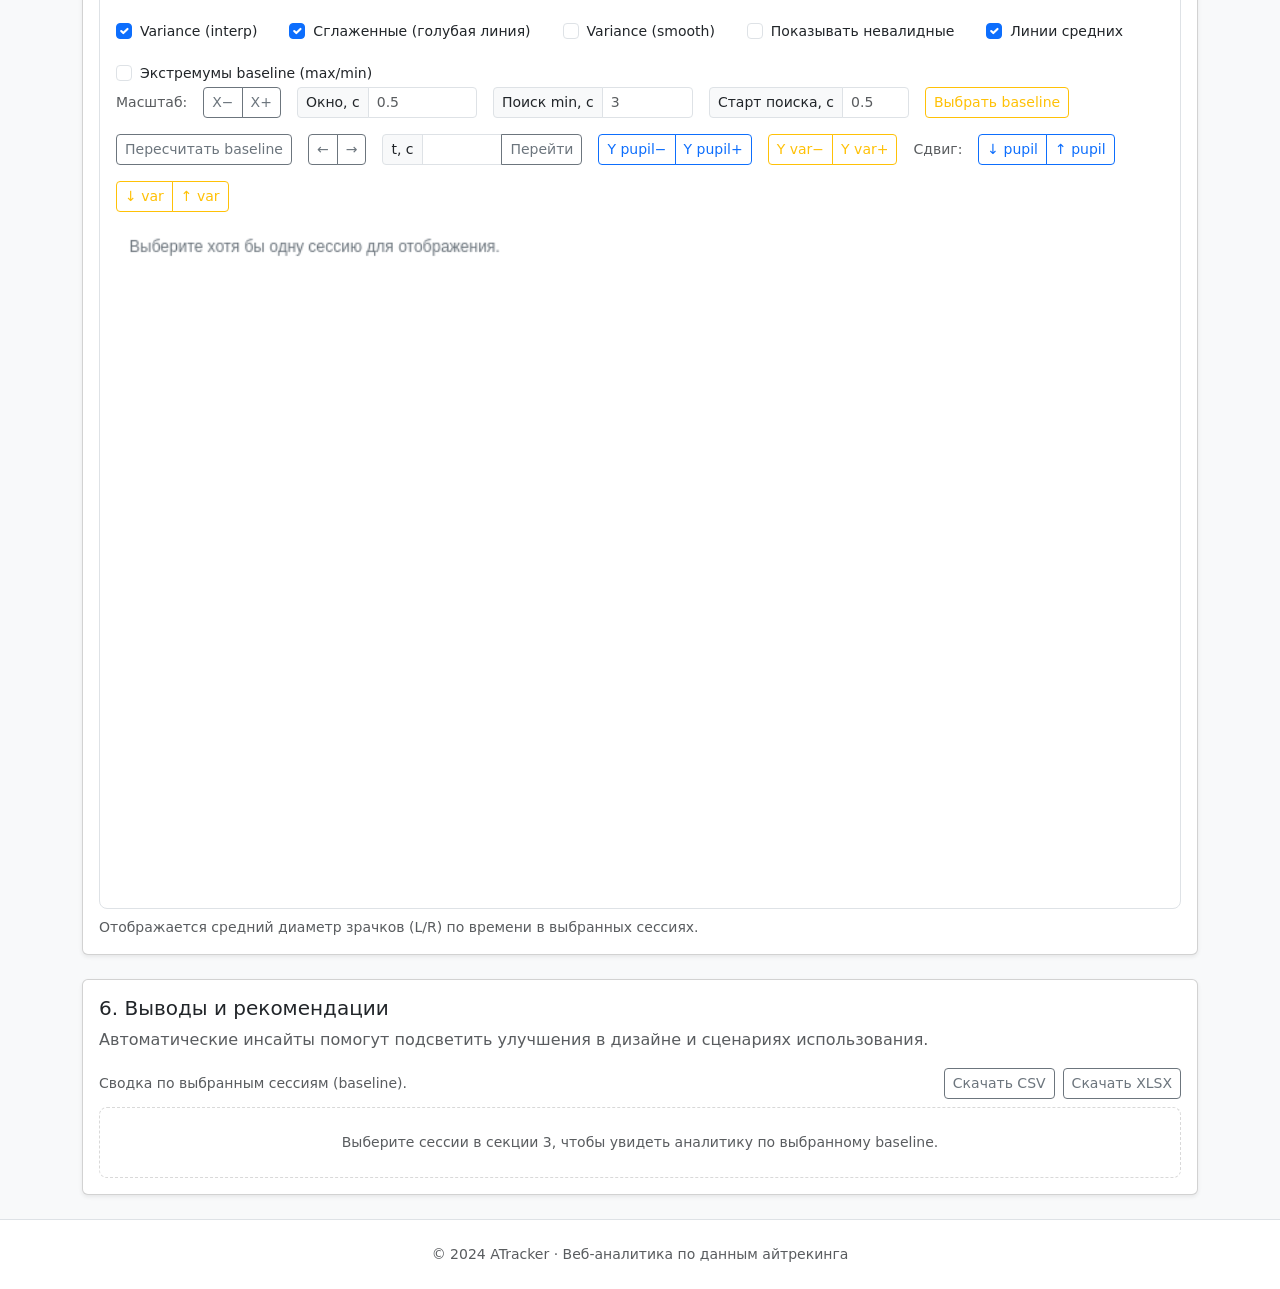
==== commit 49a21dfa: "csv export" ====
--- a/index.html
+++ b/index.html
@@ -297,6 +297,12 @@
                   Показывать только записи без сопоставления
                 </label>
               </div>
+              <div class="form-check mt-2">
+                <input class="form-check-input" type="checkbox" id="overviewMarkedOnly" />
+                <label class="form-check-label" for="overviewMarkedOnly">
+                  Отображать в списке только помеченные записи
+                </label>
+              </div>
             </div>
           </div>
           <div class="d-flex justify-content-between align-items-center mb-2 small text-muted">
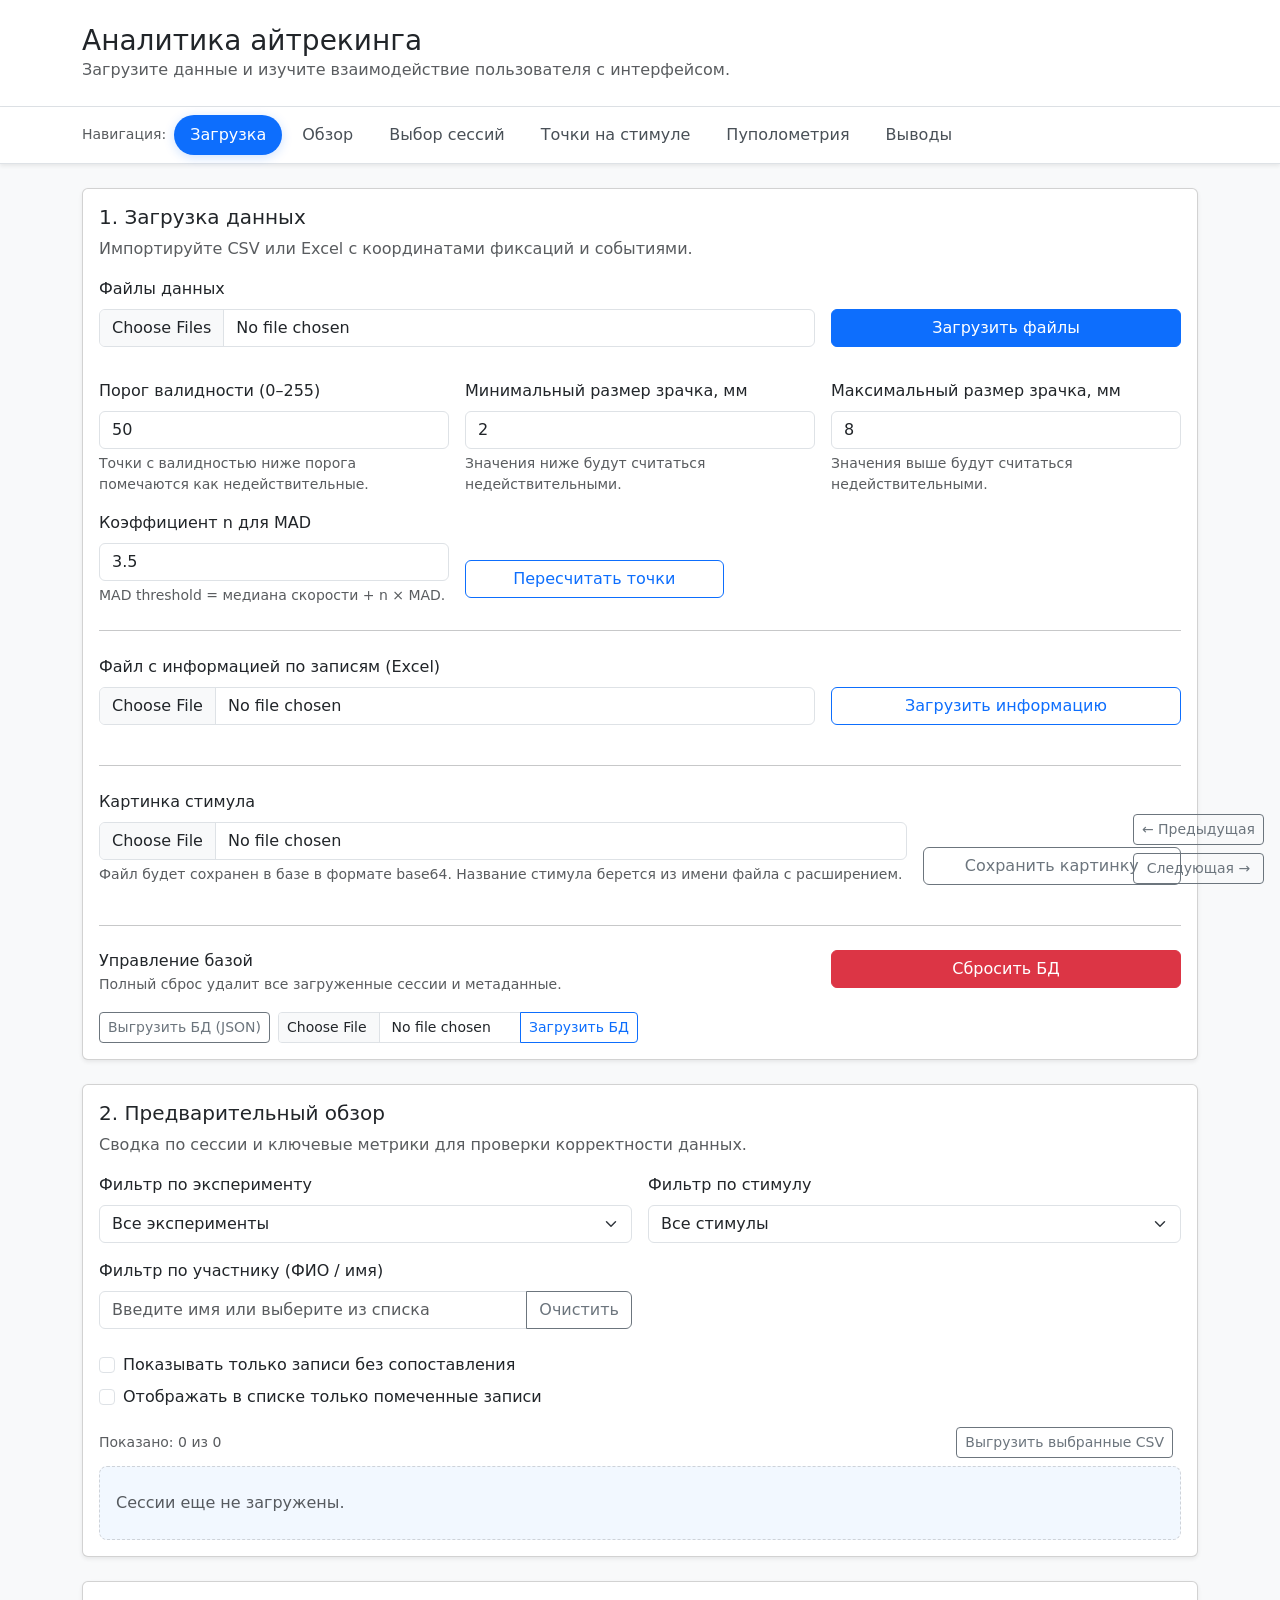
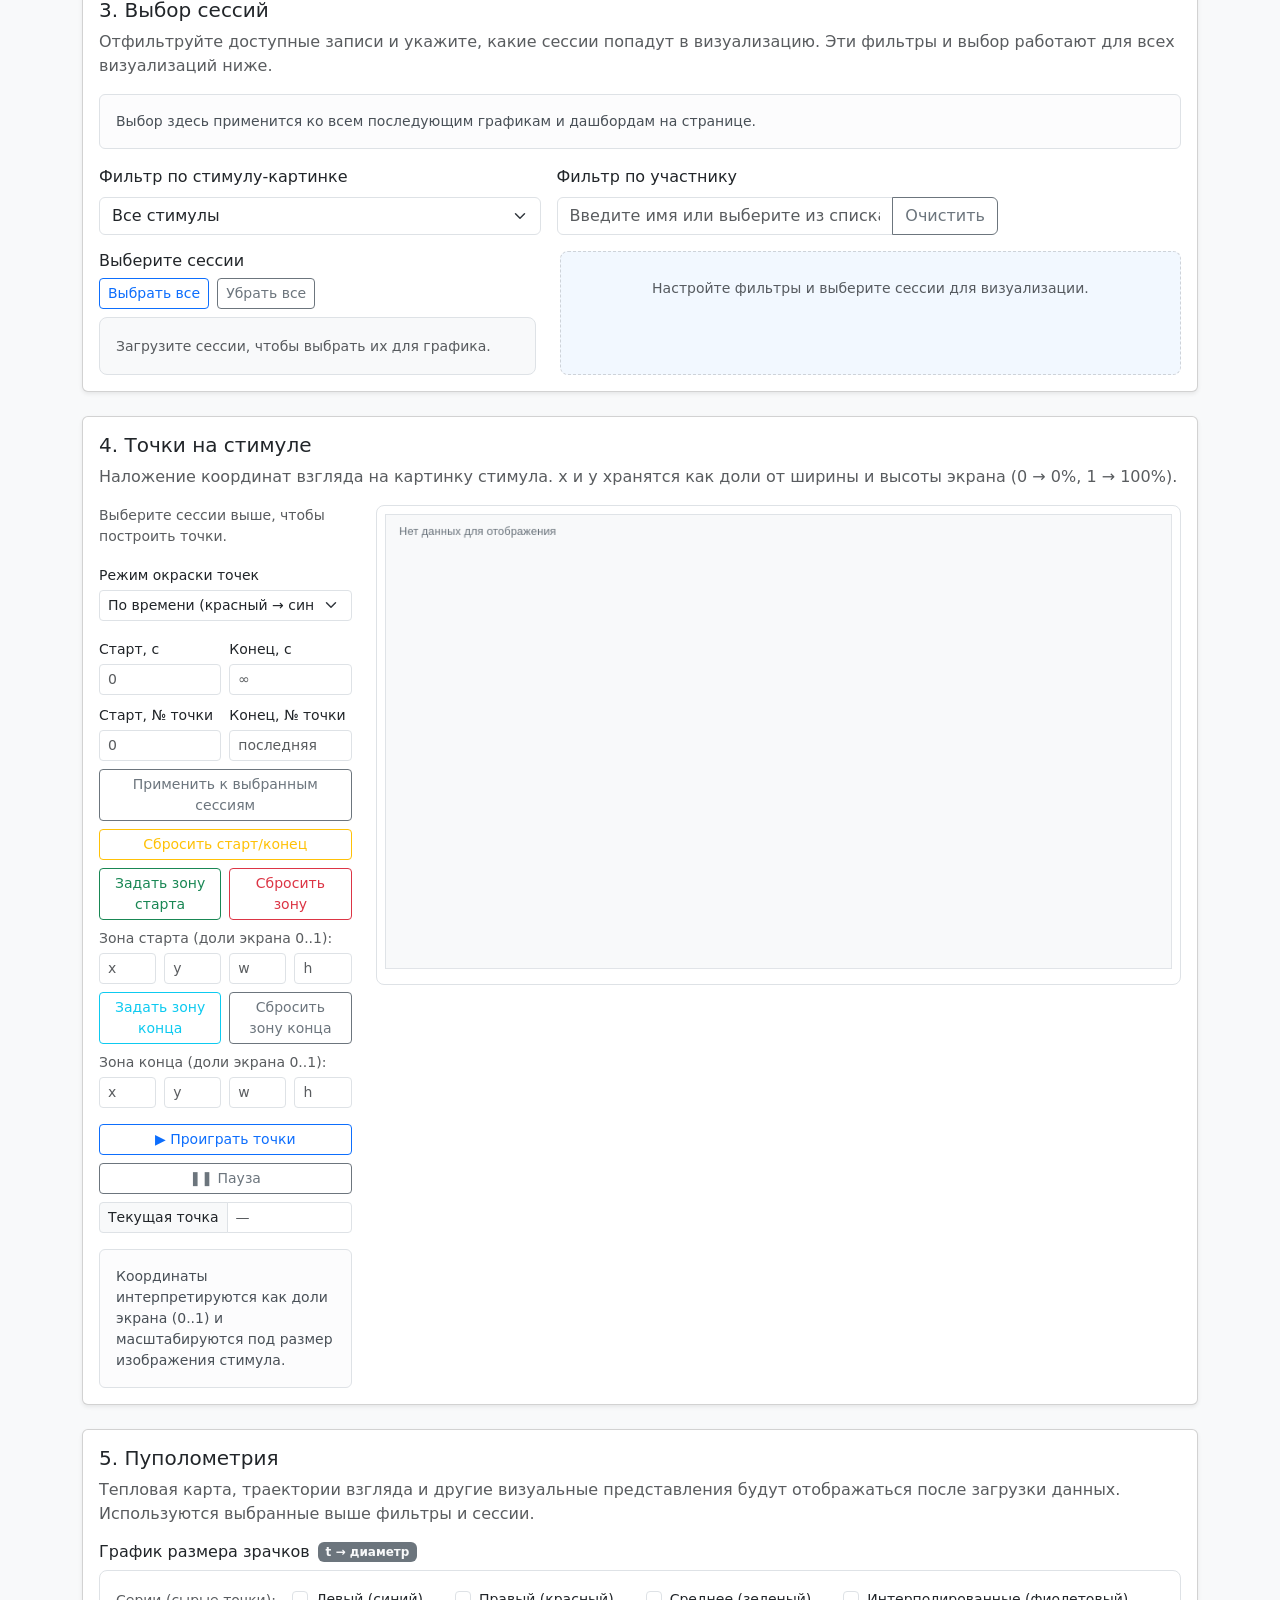
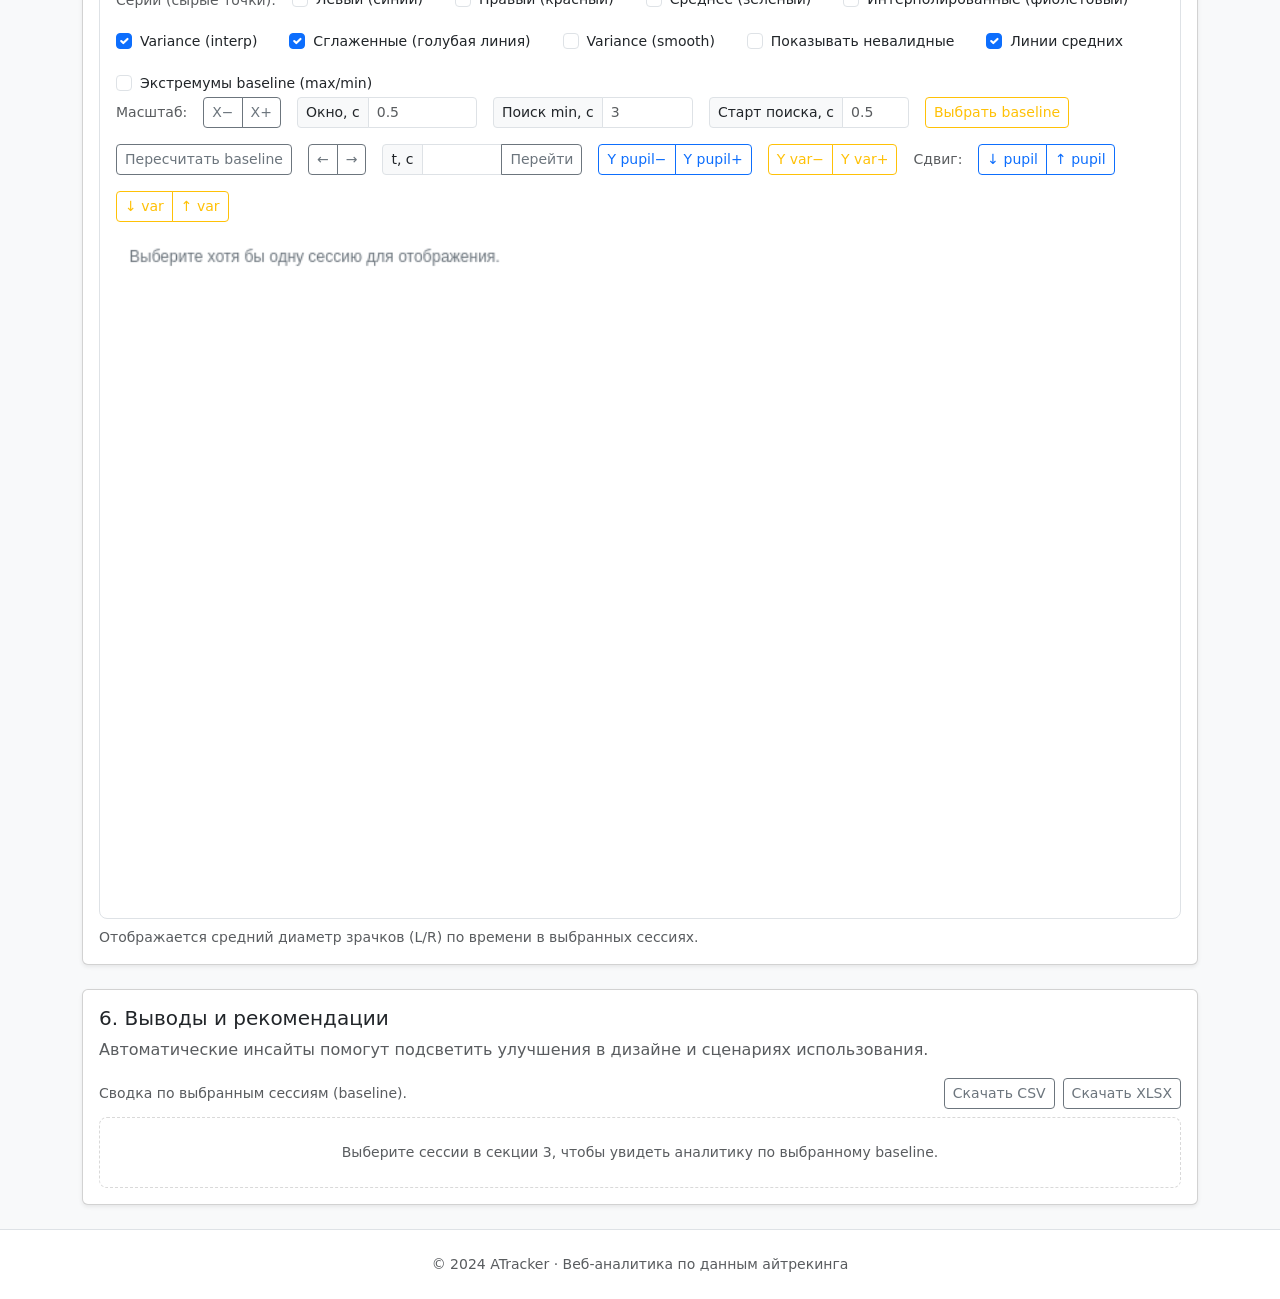
==== commit 5e64902a: "csv multi export" ====
--- a/index.html
+++ b/index.html
@@ -307,6 +307,12 @@
           </div>
           <div class="d-flex justify-content-between align-items-center mb-2 small text-muted">
             <span id="sessionCount">Показано: 0</span>
+            <div class="d-flex align-items-center gap-2">
+              <button type="button" class="btn btn-outline-secondary btn-sm" id="exportSelectedCsvButton">
+                Выгрузить выбранные CSV
+              </button>
+              <span id="exportSelectedCsvStatus" class="small text-muted"></span>
+            </div>
           </div>
           <div id="sessionList" class="placeholder-panel py-4 px-3">
             <span class="text-muted">Сессии еще не загружены.</span>
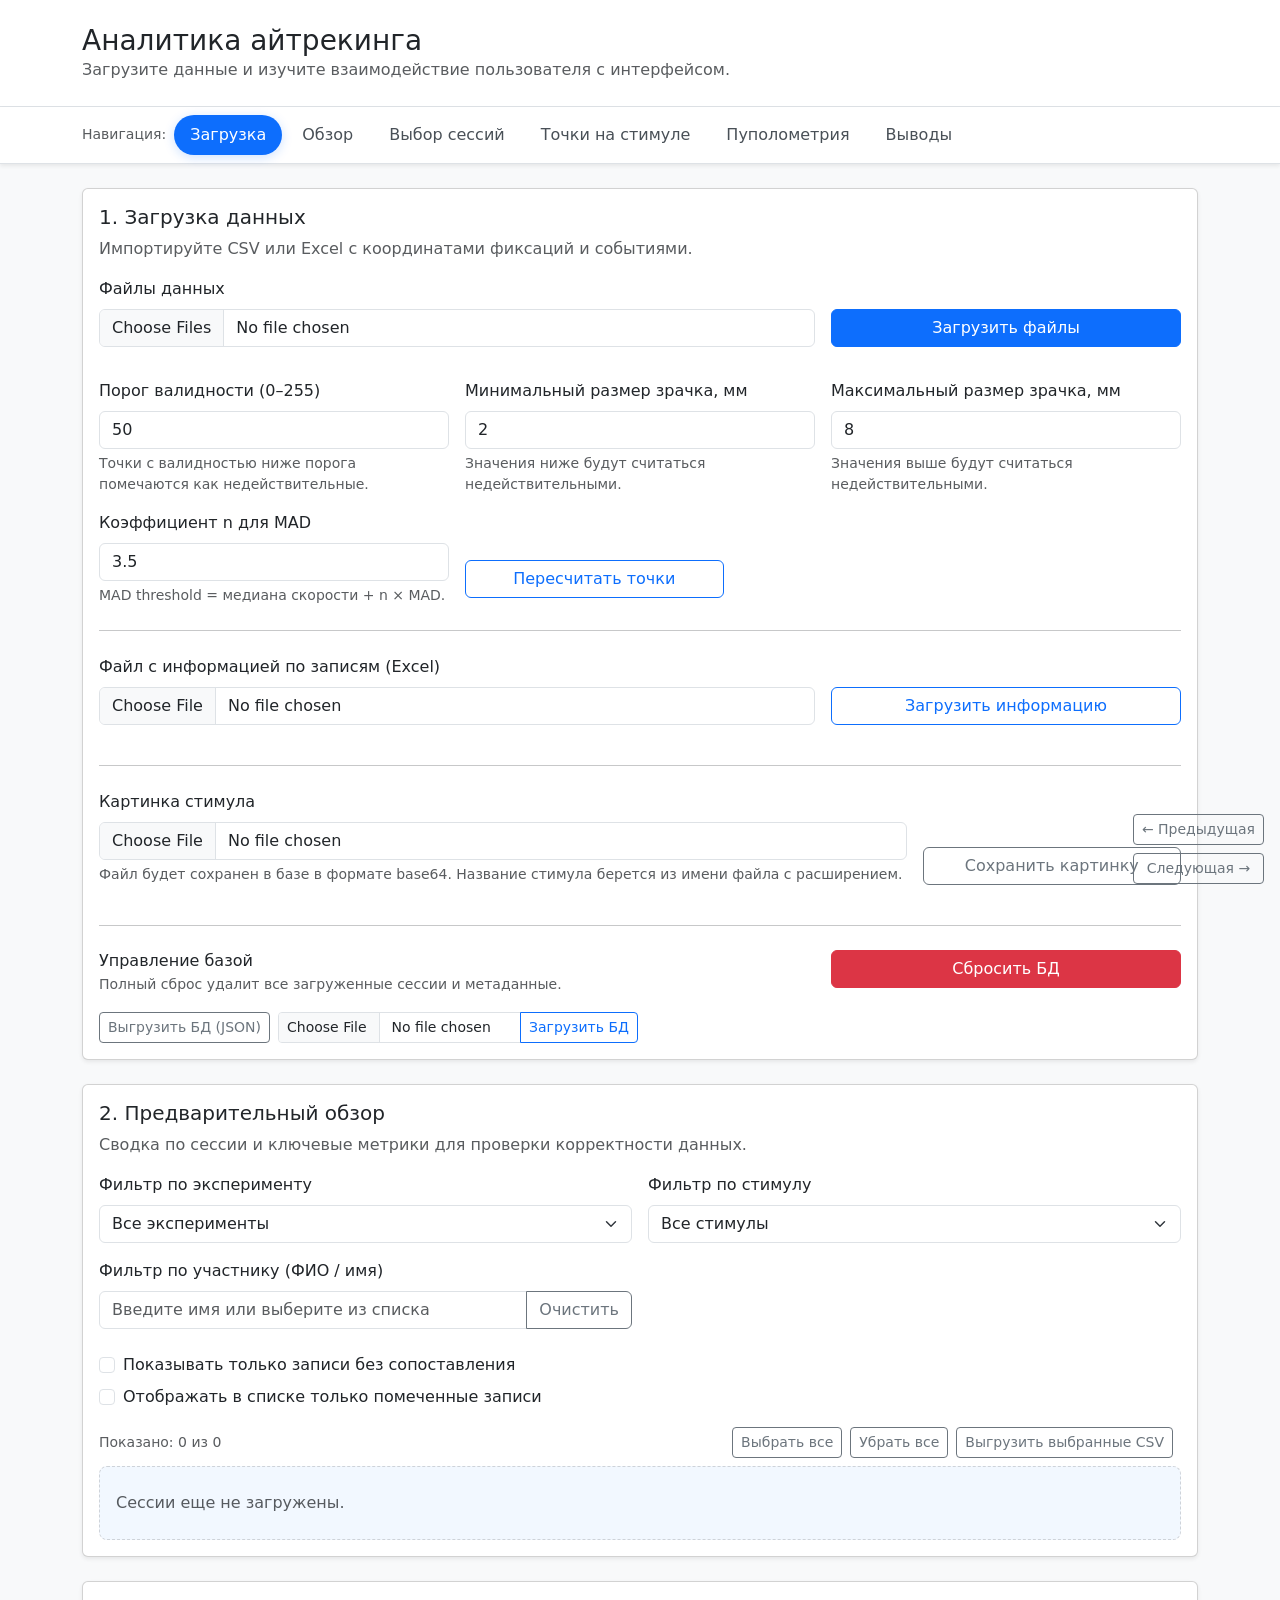
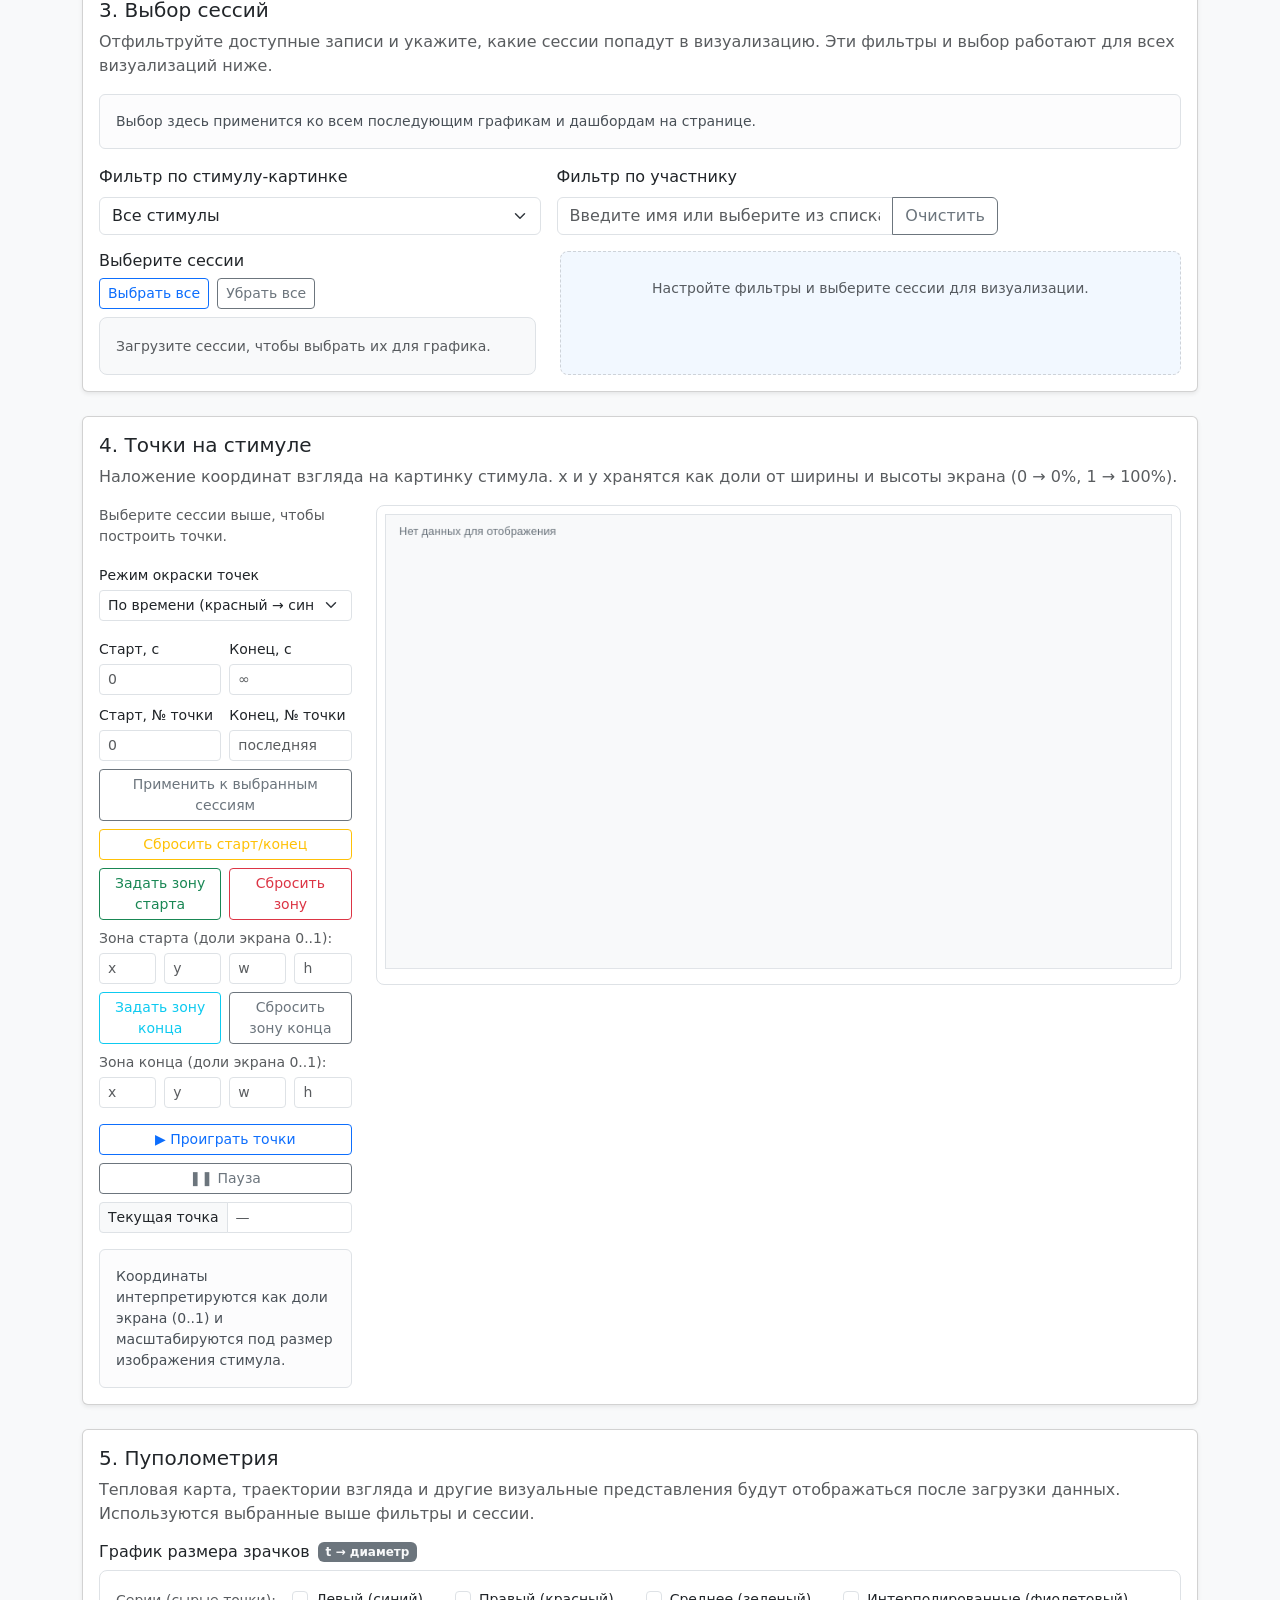
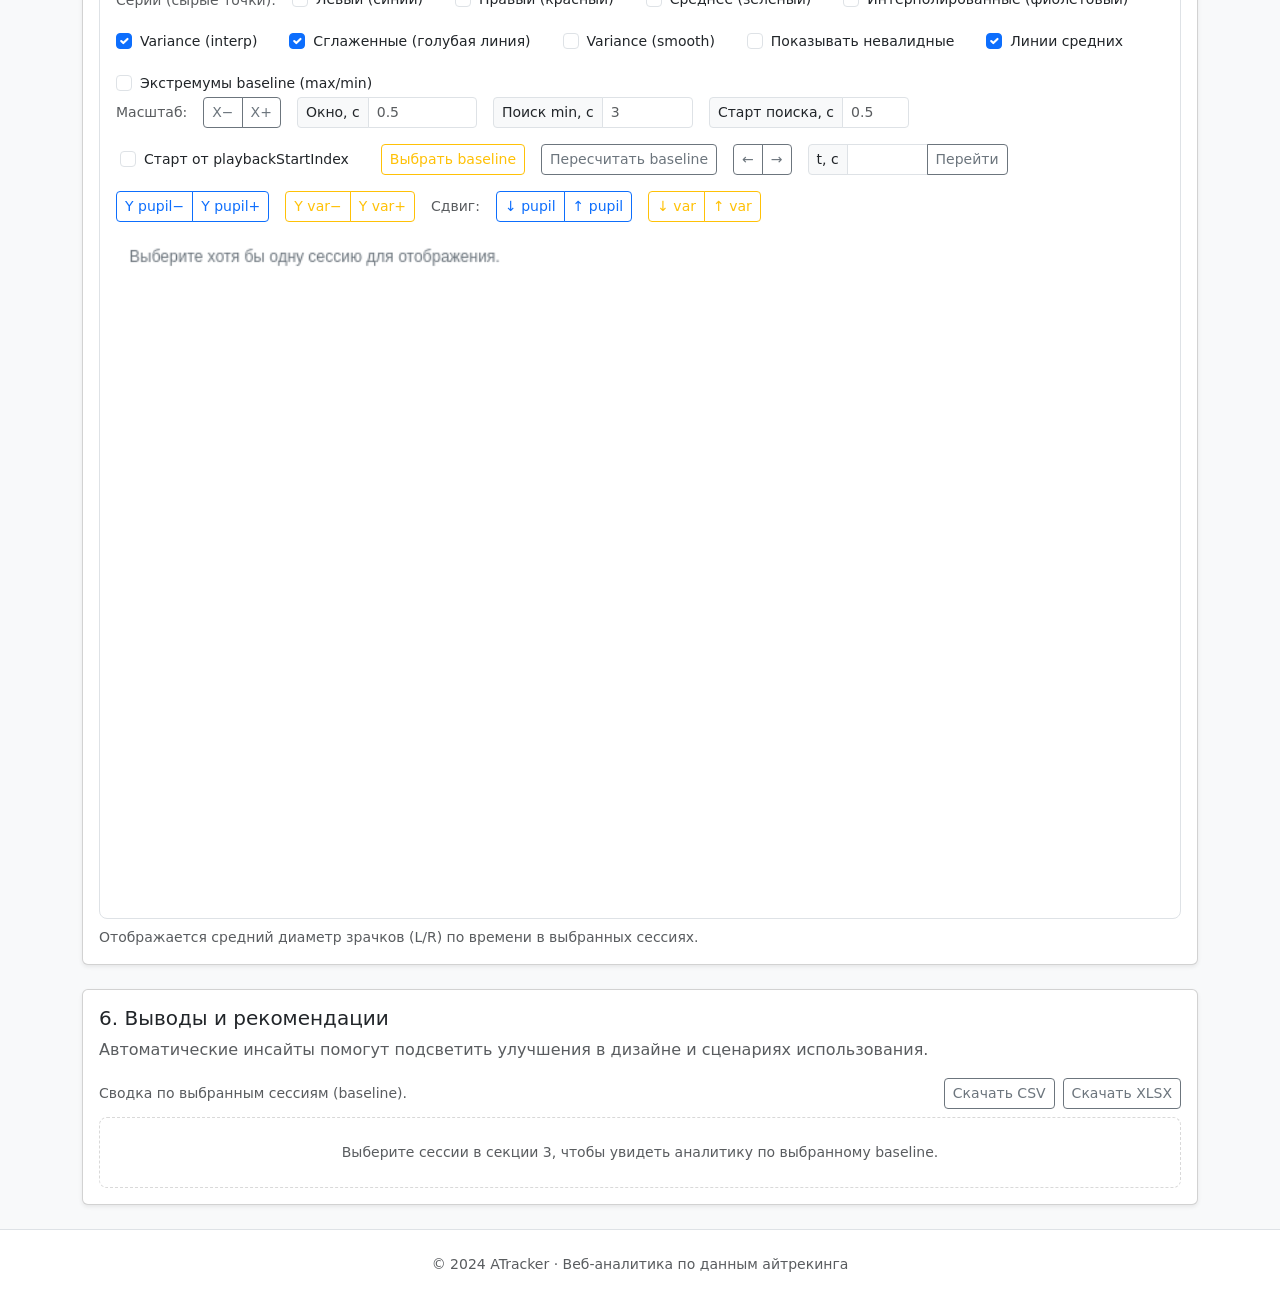
==== commit b30600a9: "disper search grahp QoL" ====
--- a/index.html
+++ b/index.html
@@ -308,6 +308,12 @@
           <div class="d-flex justify-content-between align-items-center mb-2 small text-muted">
             <span id="sessionCount">Показано: 0</span>
             <div class="d-flex align-items-center gap-2">
+              <button type="button" class="btn btn-outline-secondary btn-sm" id="overviewSelectAllButton">
+                Выбрать все
+              </button>
+              <button type="button" class="btn btn-outline-secondary btn-sm" id="overviewClearAllButton">
+                Убрать все
+              </button>
               <button type="button" class="btn btn-outline-secondary btn-sm" id="exportSelectedCsvButton">
                 Выгрузить выбранные CSV
               </button>
@@ -670,6 +676,12 @@
                       placeholder="0.5"
                     />
                   </div>
+                  <div class="form-check form-check-inline ms-1">
+                    <input class="form-check-input" type="checkbox" id="baselineStartFromPlayback" />
+                    <label class="form-check-label small" for="baselineStartFromPlayback">
+                      Старт от playbackStartIndex
+                    </label>
+                  </div>
                   <button
                     class="btn btn-outline-warning btn-sm"
                     id="selectBaselineButton"
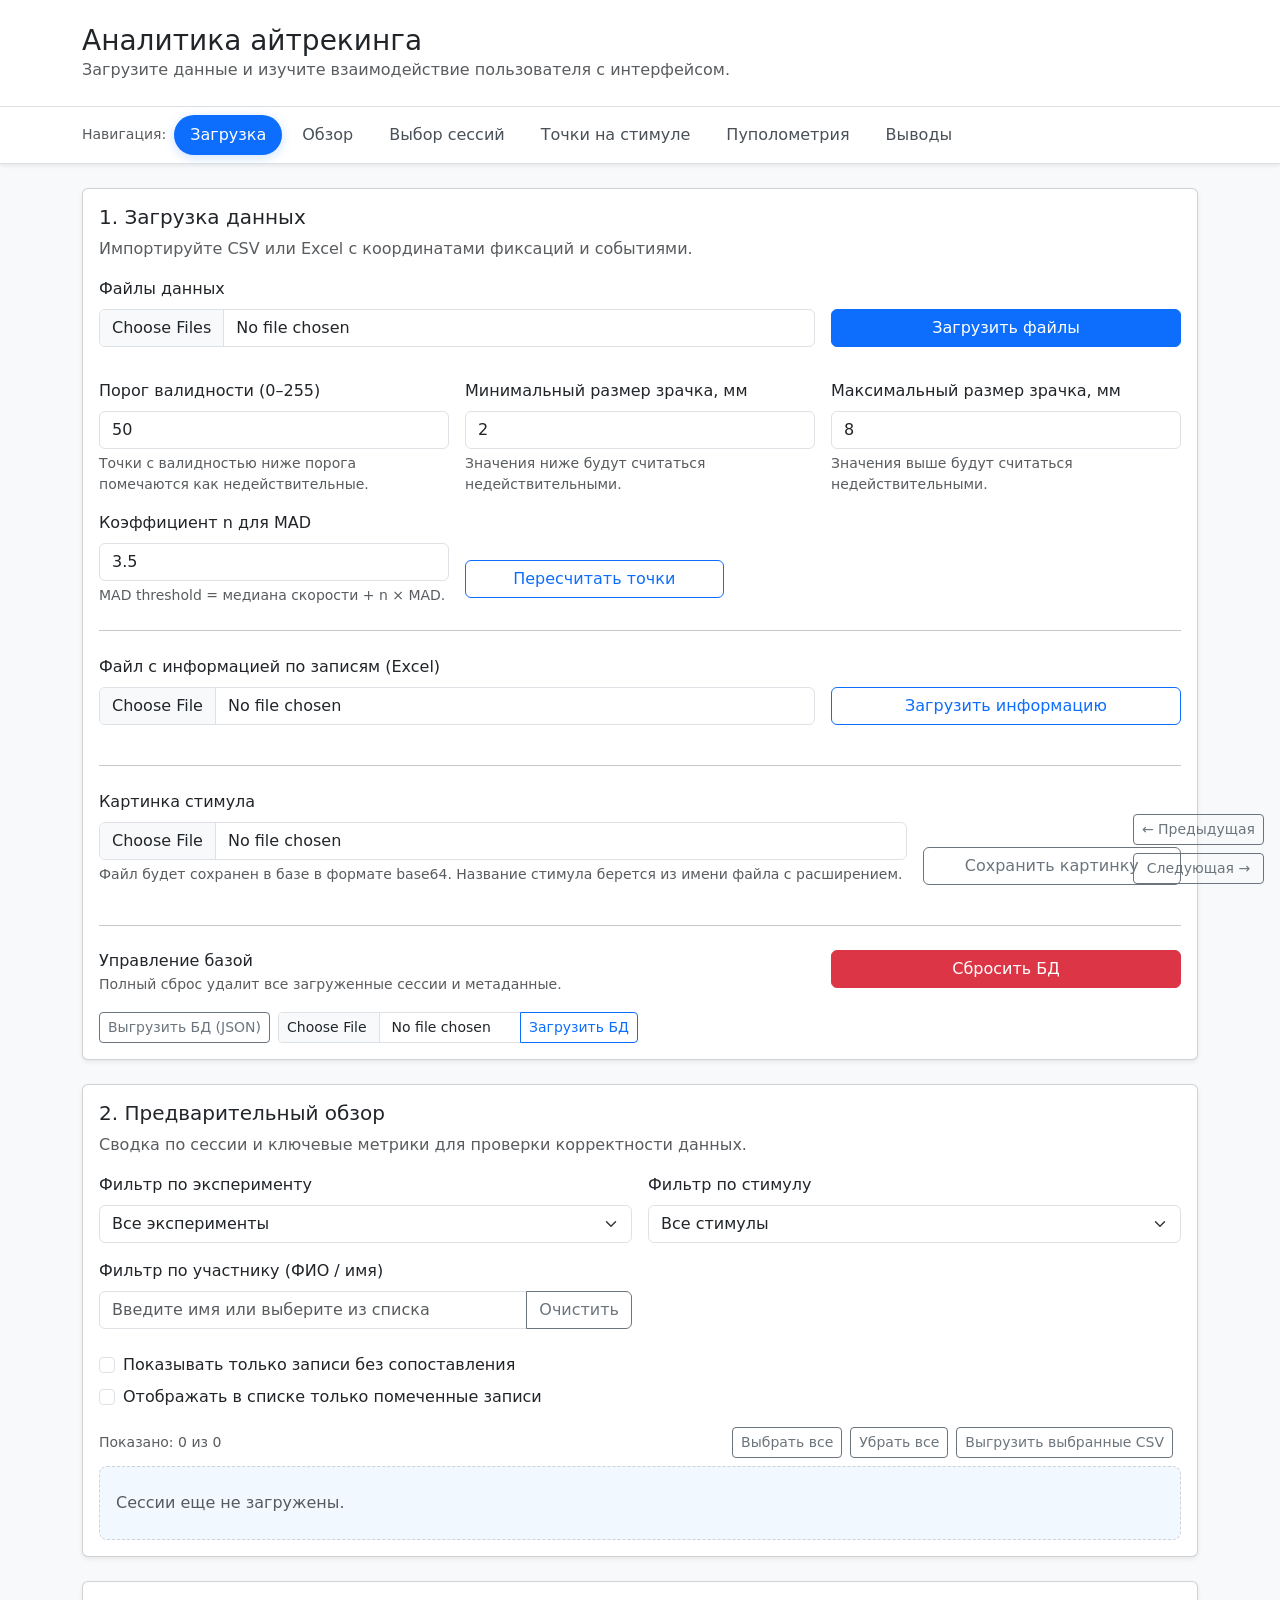
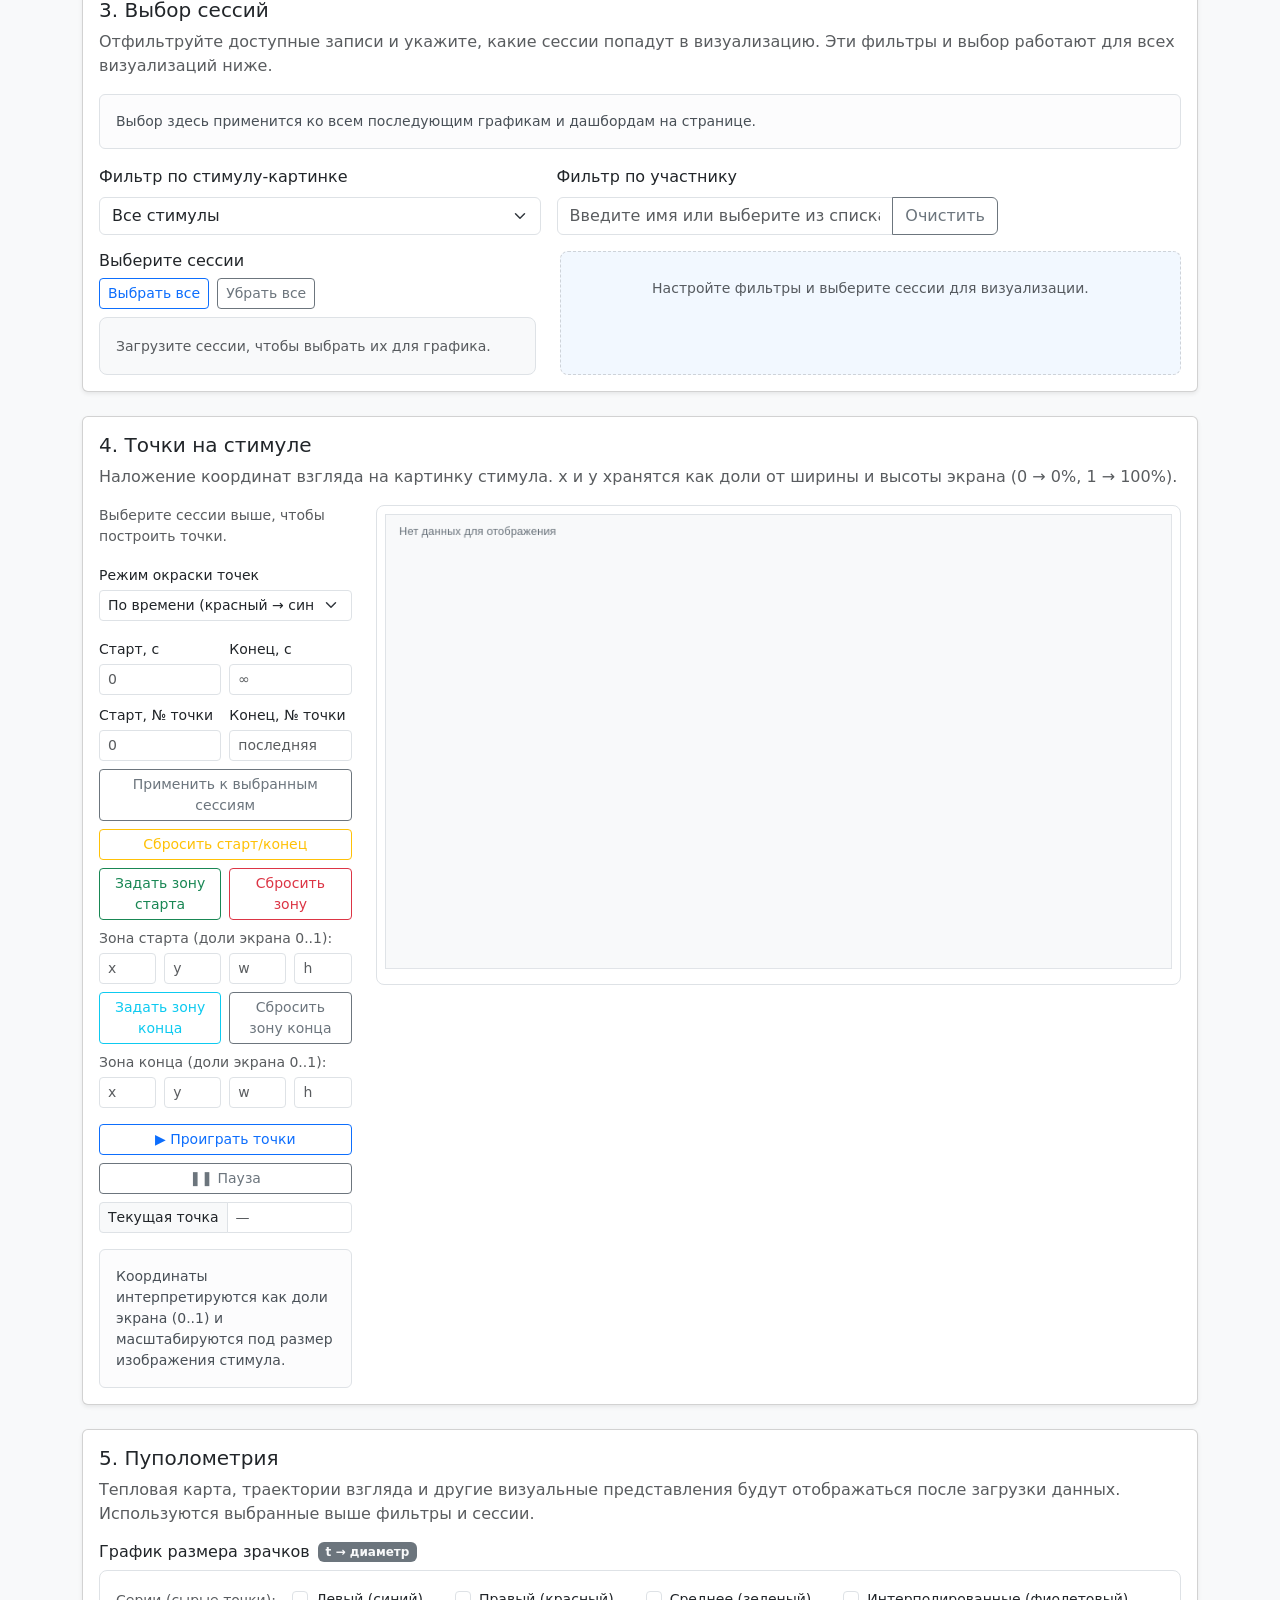
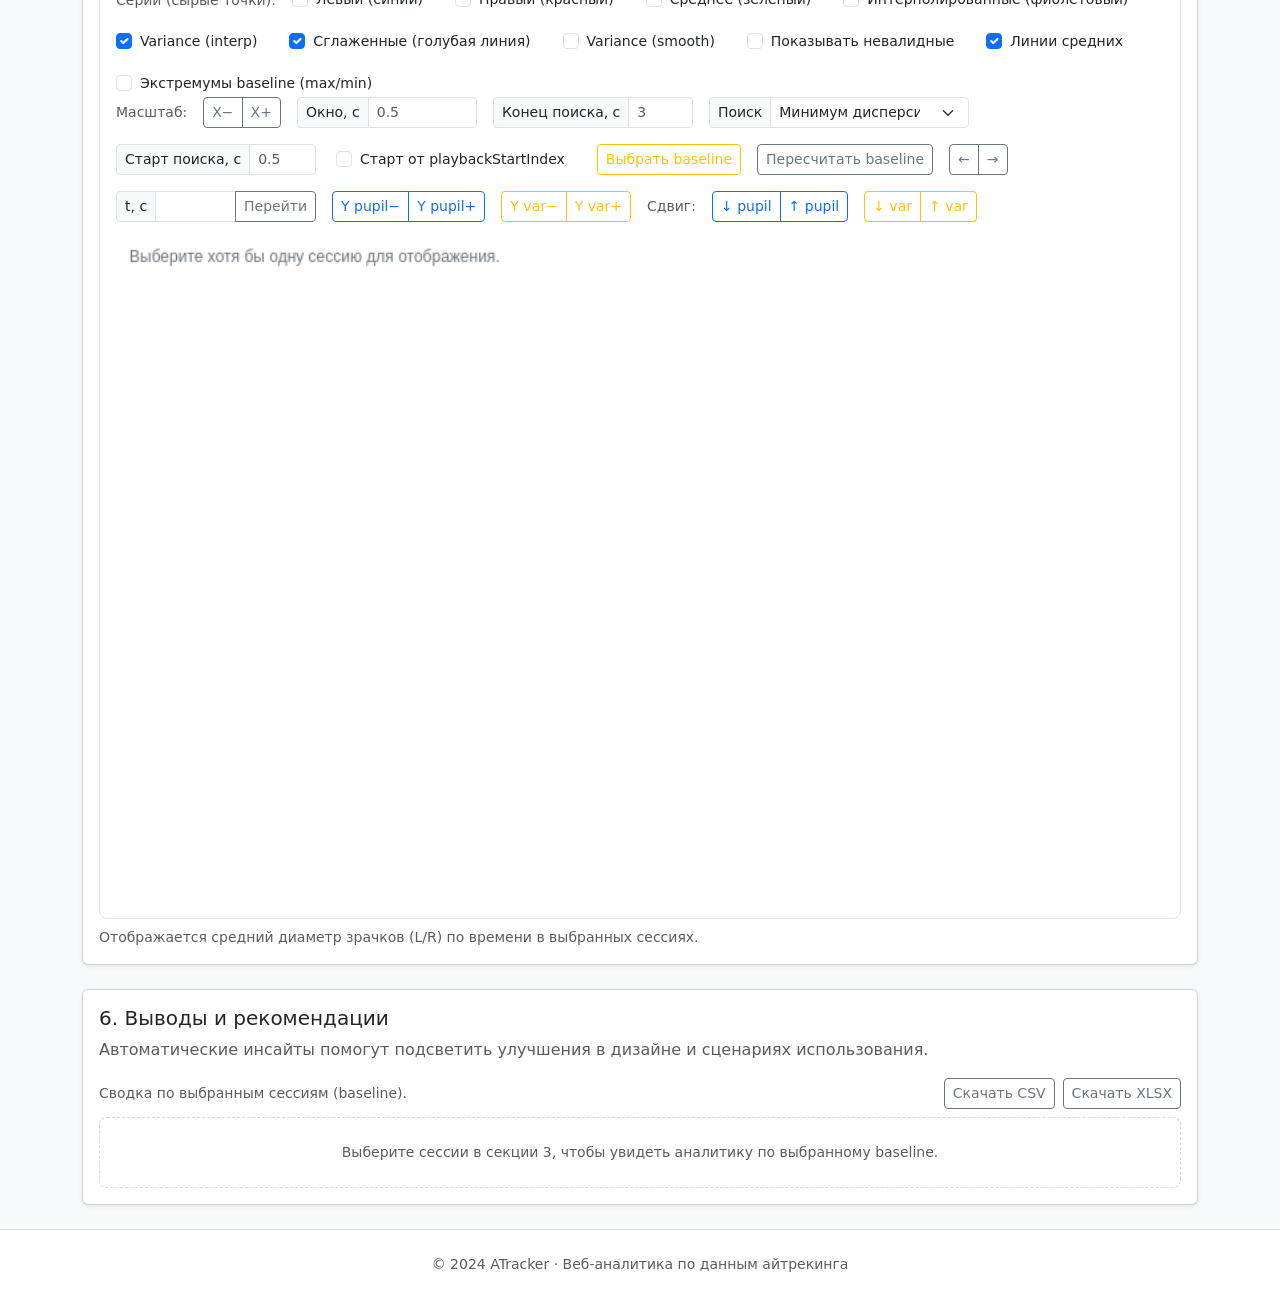
==== commit a88ba0a3: "baseline search via first local min" ====
--- a/index.html
+++ b/index.html
@@ -655,7 +655,7 @@
                     />
                   </div>
                   <div class="input-group input-group-sm" style="width: 200px;">
-                    <span class="input-group-text">Поиск min, c</span>
+                    <span class="input-group-text">Конец поиска, c</span>
                     <input
                       type="number"
                       step="0.1"
@@ -664,6 +664,13 @@
                       id="baselineSearchLength"
                       placeholder="3"
                     />
+                  </div>
+                  <div class="input-group input-group-sm" style="width: 260px;">
+                    <span class="input-group-text">Поиск</span>
+                    <select class="form-select" id="baselineSearchMethod">
+                      <option value="minVariance">Минимум дисперсии</option>
+                      <option value="firstLocalMin">Первый локальный минимум (сглаж.)</option>
+                    </select>
                   </div>
                   <div class="input-group input-group-sm" style="width: 200px;">
                     <span class="input-group-text">Старт поиска, c</span>
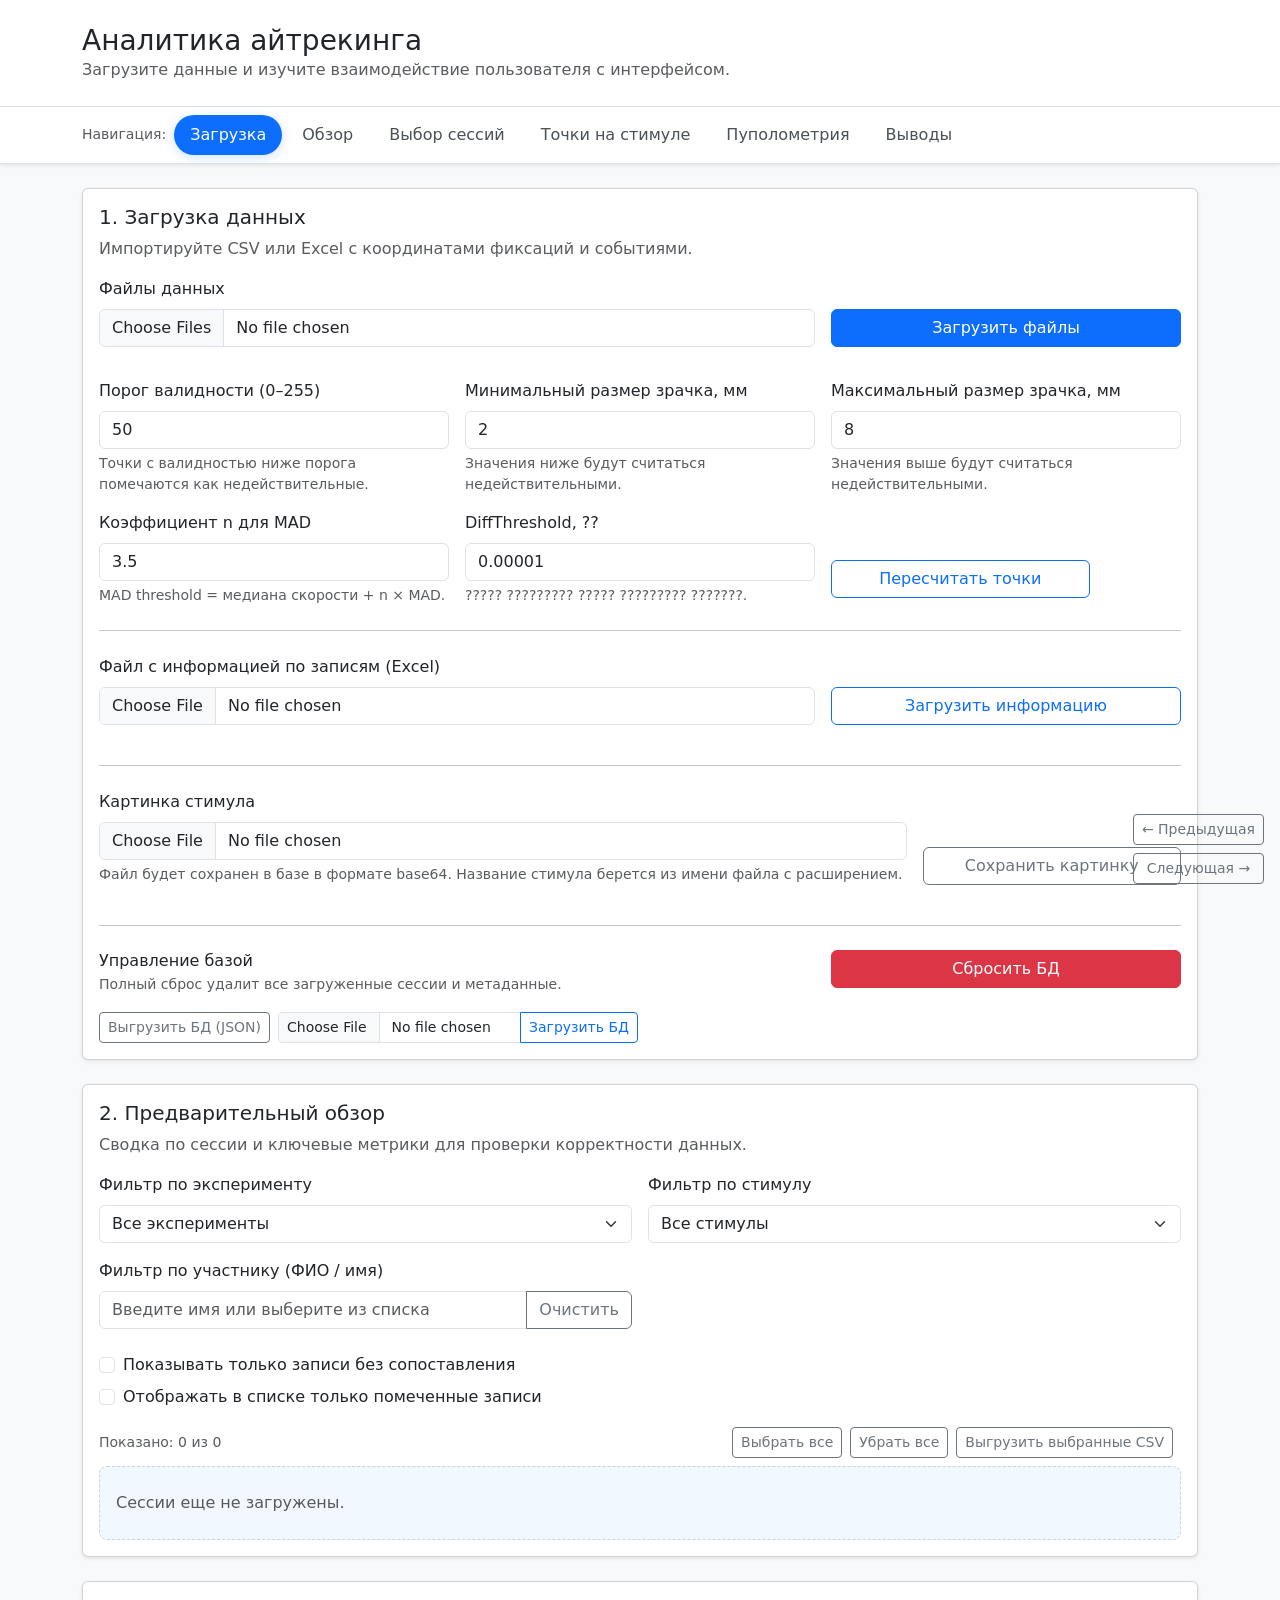
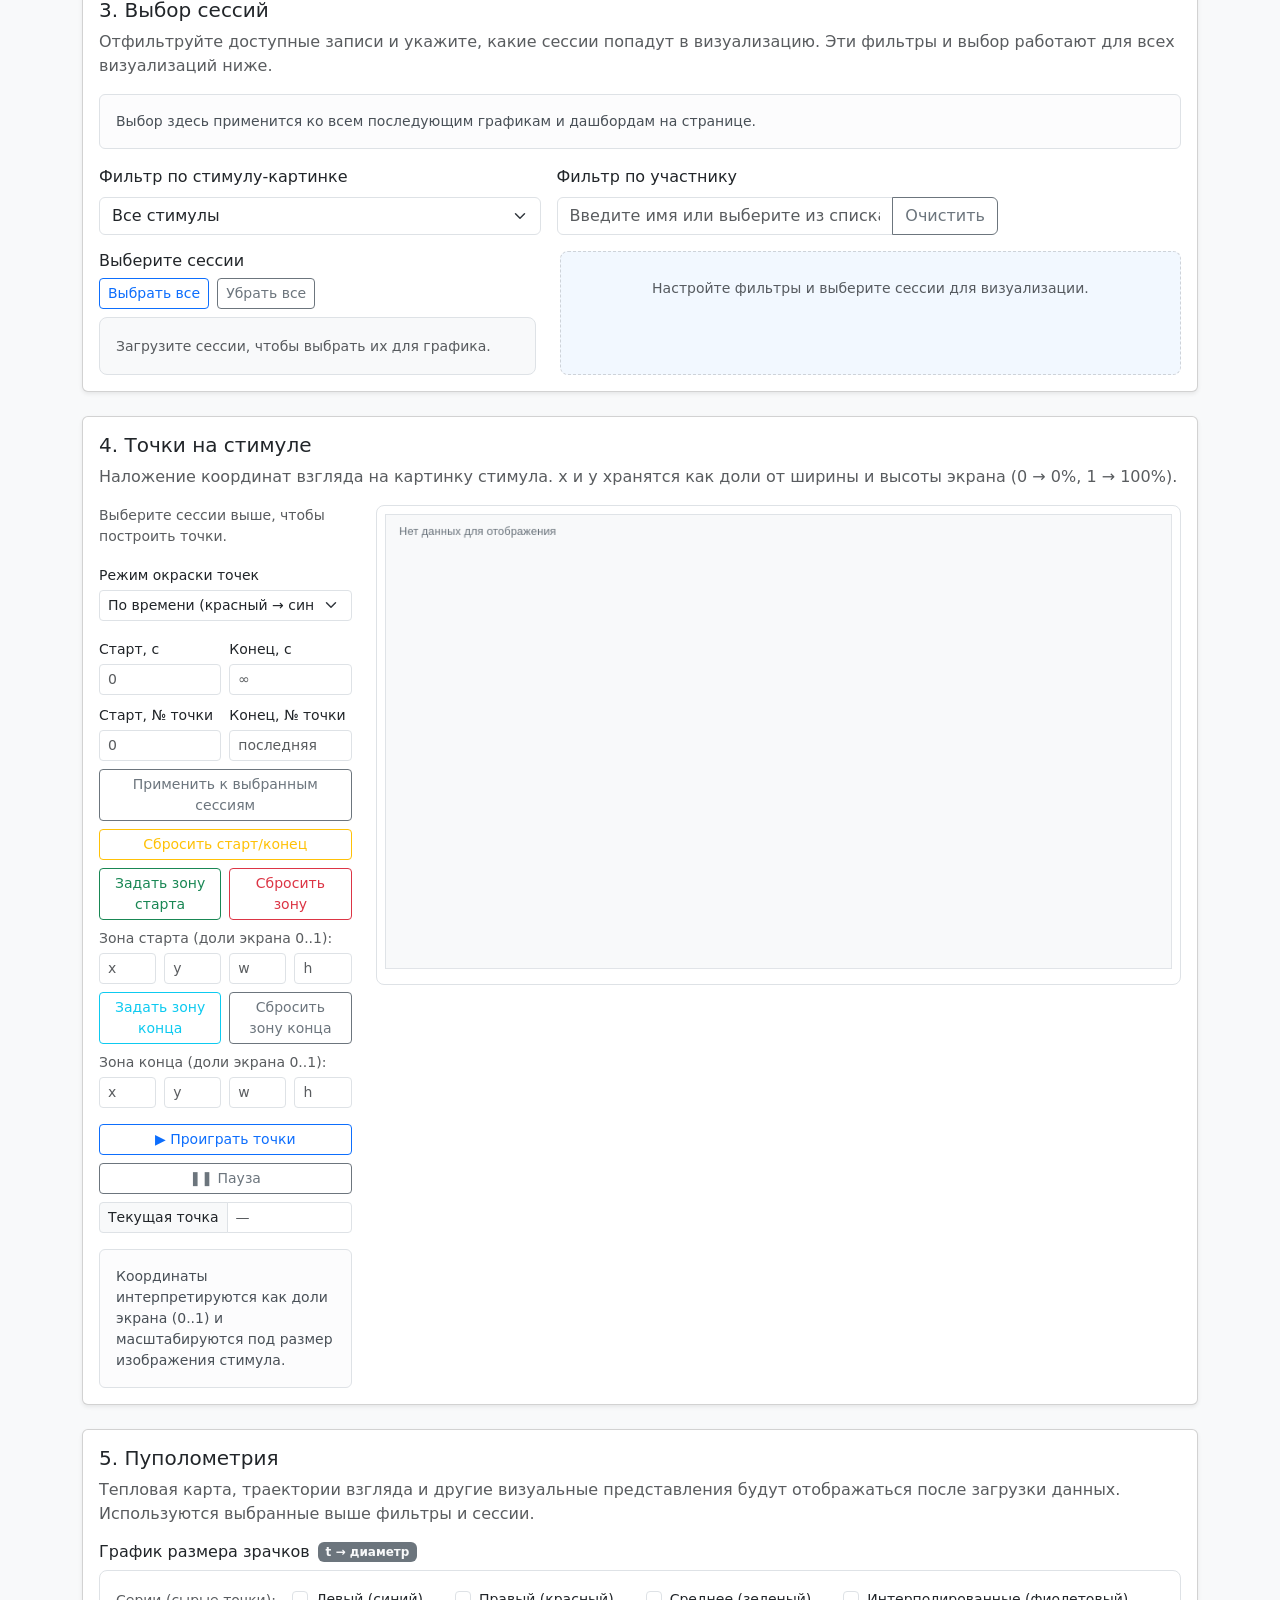
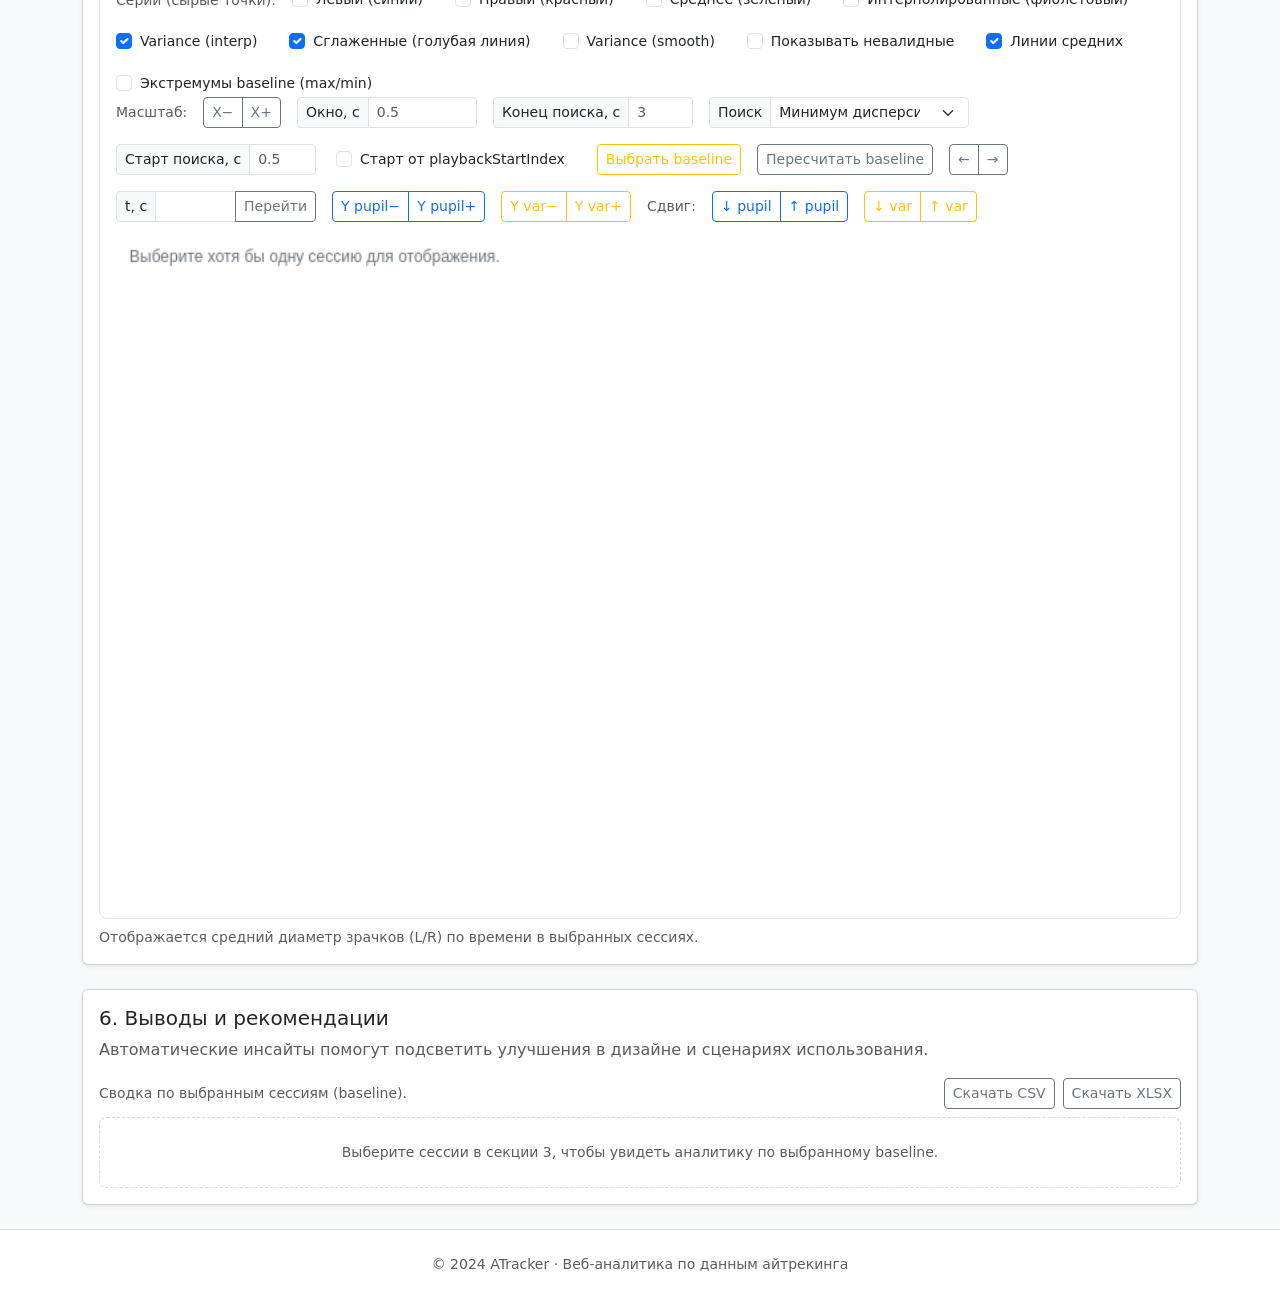
==== commit aa77e8cb: "Diff threshold" ====
--- a/index.html
+++ b/index.html
@@ -155,6 +155,19 @@
               />
               <div class="form-text">MAD threshold = медиана скорости + n × MAD.</div>
             </div>
+            <div class="col-md-4">
+              <label for="diffThreshold" class="form-label">DiffThreshold, ??</label>
+              <input
+                type="number"
+                min="0"
+                step="0.01"
+                class="form-control"
+                id="diffThreshold"
+                value="0.00001"
+              />
+              <div class="form-text">????? ????????? ????? ????????? ???????.</div>
+            </div>
+
             <div class="col-md-4 col-lg-3 align-self-end d-grid">
               <button type="button" class="btn btn-outline-primary" id="recomputePointsButton">
                 Пересчитать точки
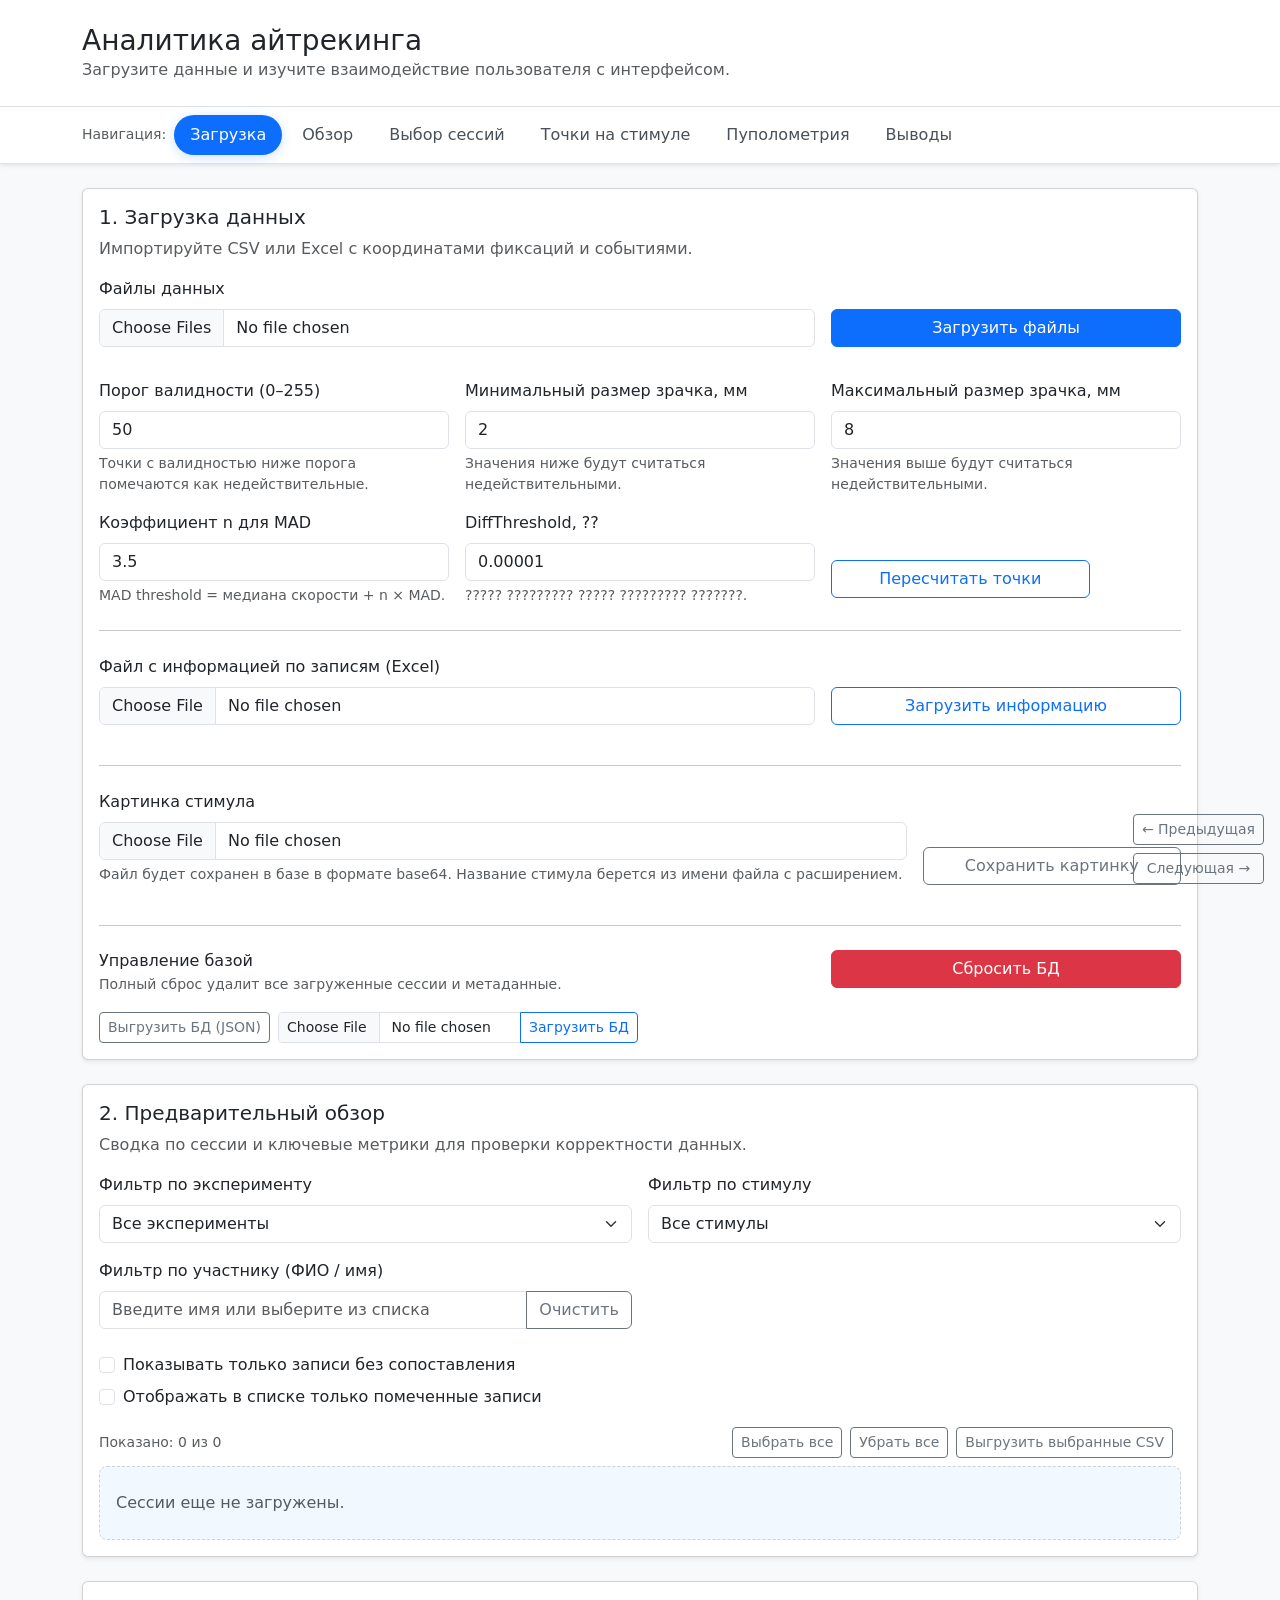
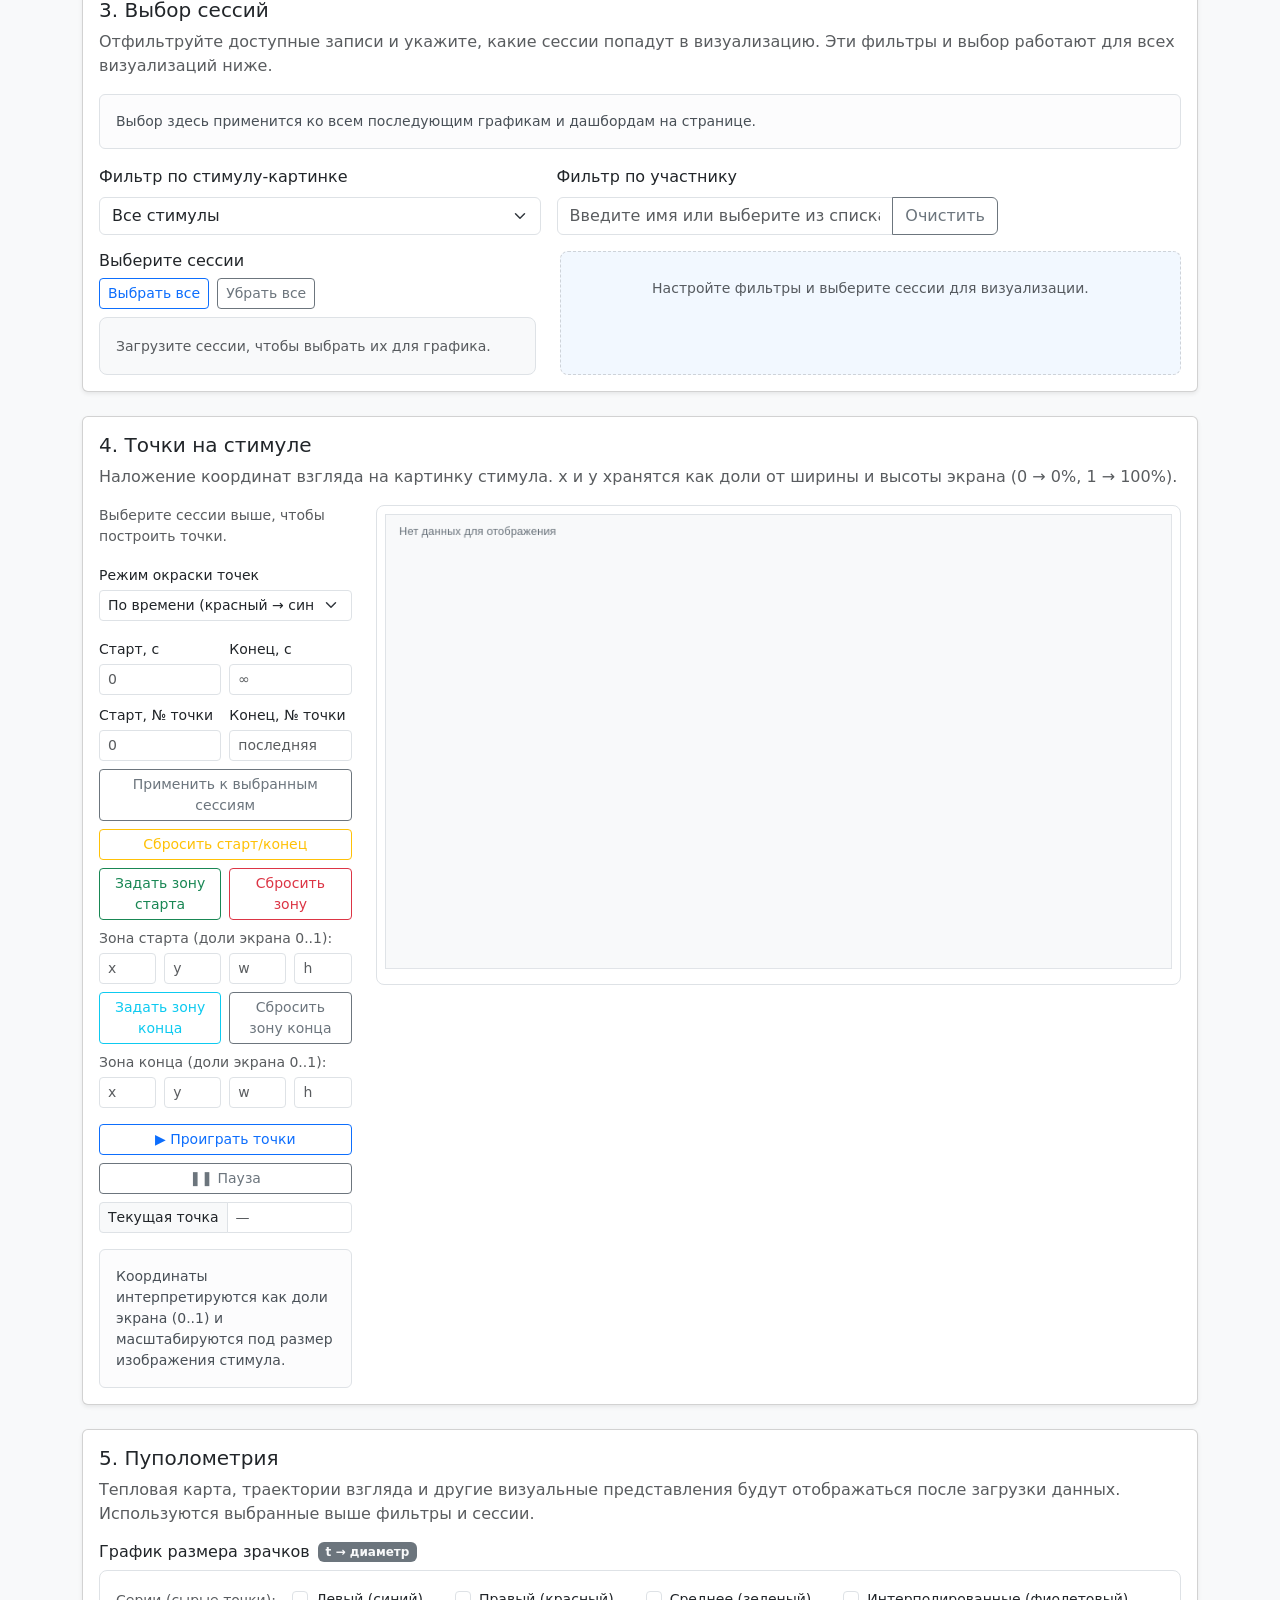
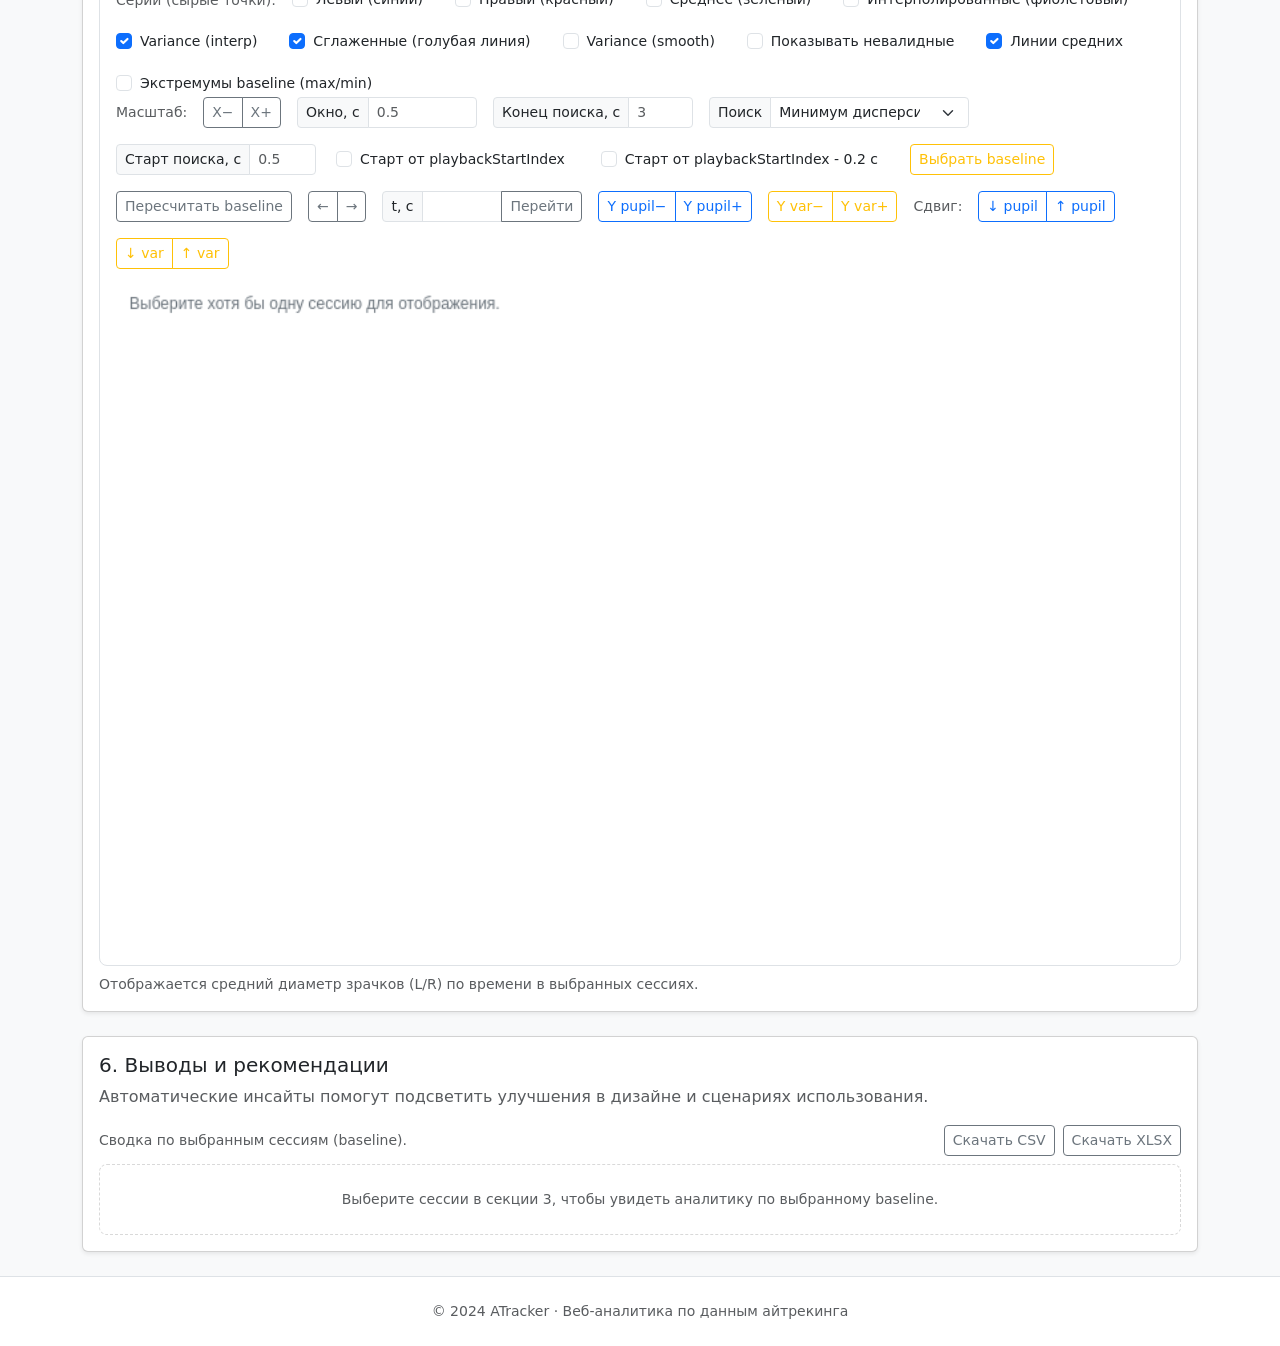
==== commit 19d526bf: "baseline search -0.2 qol" ====
--- a/index.html
+++ b/index.html
@@ -702,6 +702,12 @@
                       Старт от playbackStartIndex
                     </label>
                   </div>
+                  <div class="form-check form-check-inline ms-1">
+                    <input class="form-check-input" type="checkbox" id="baselineStartFromPlaybackOffset" />
+                    <label class="form-check-label small" for="baselineStartFromPlaybackOffset">
+                      Старт от playbackStartIndex - 0.2 c
+                    </label>
+                  </div>
                   <button
                     class="btn btn-outline-warning btn-sm"
                     id="selectBaselineButton"
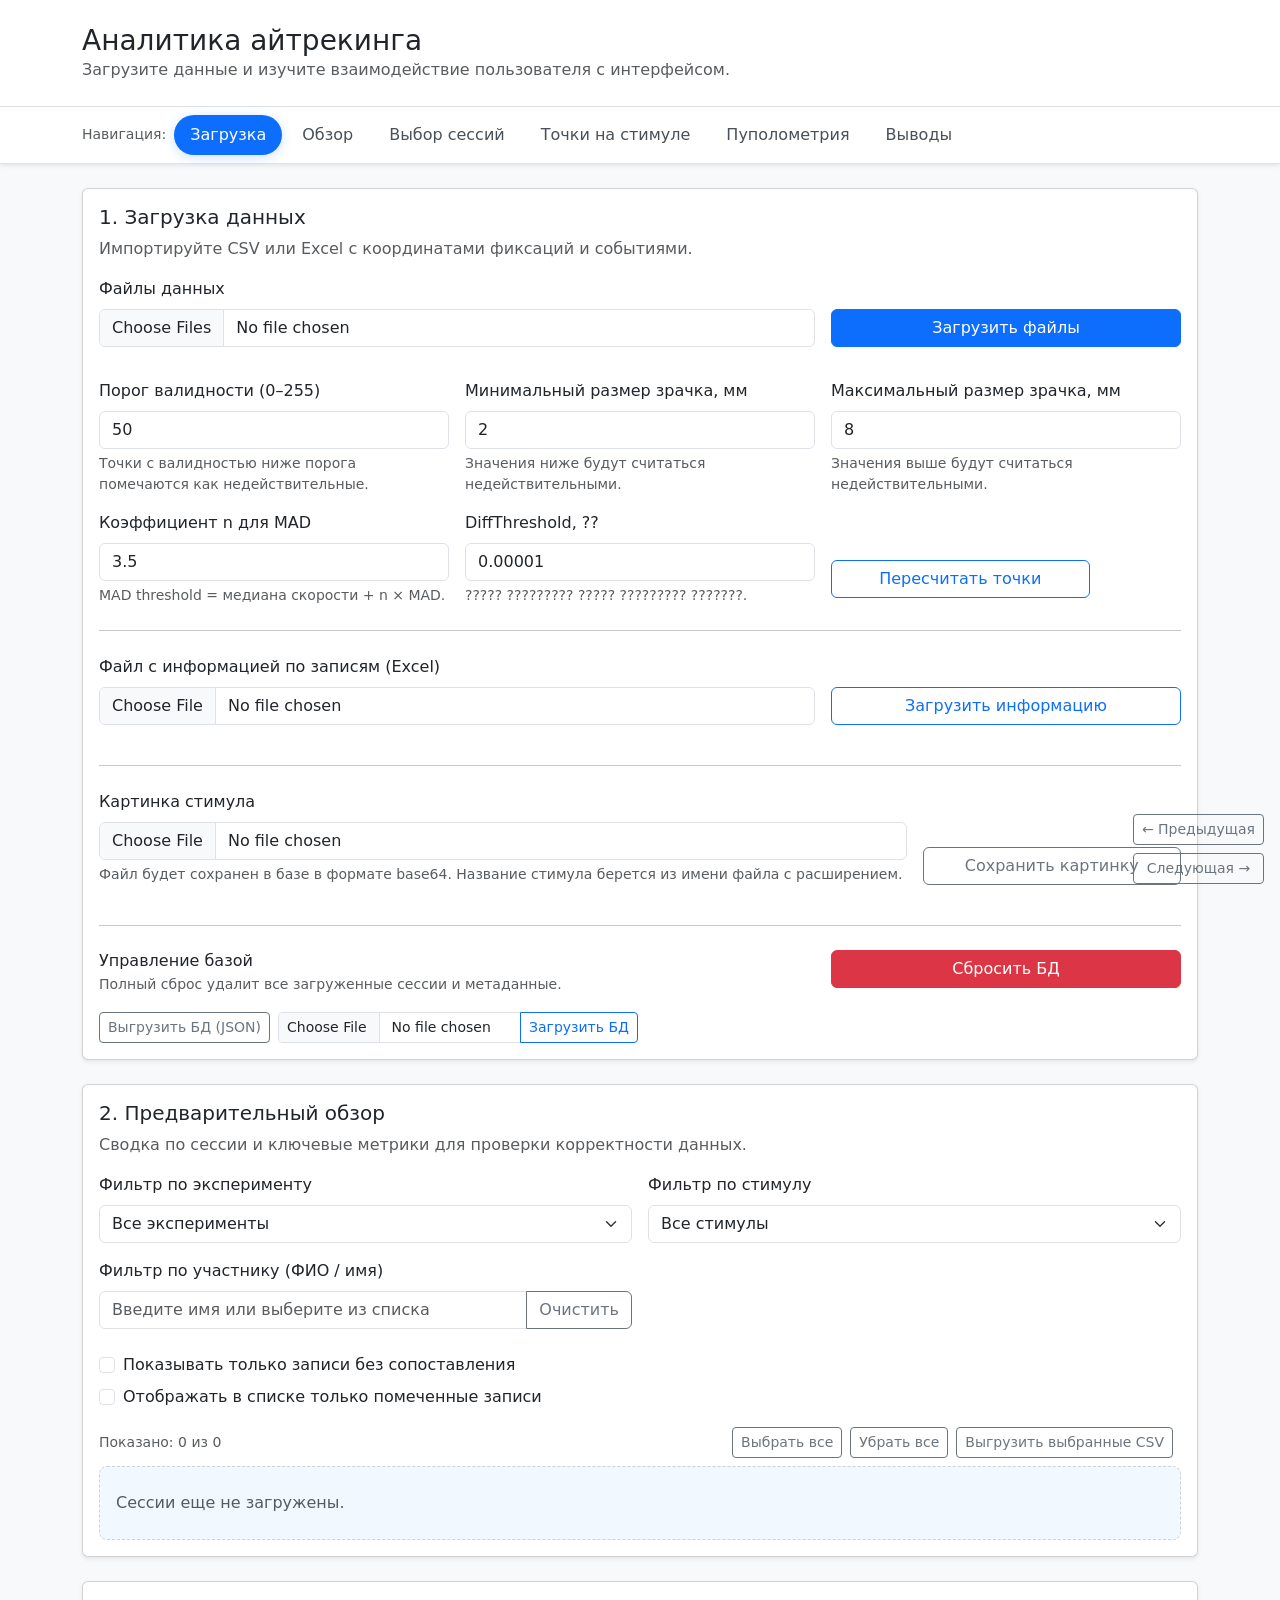
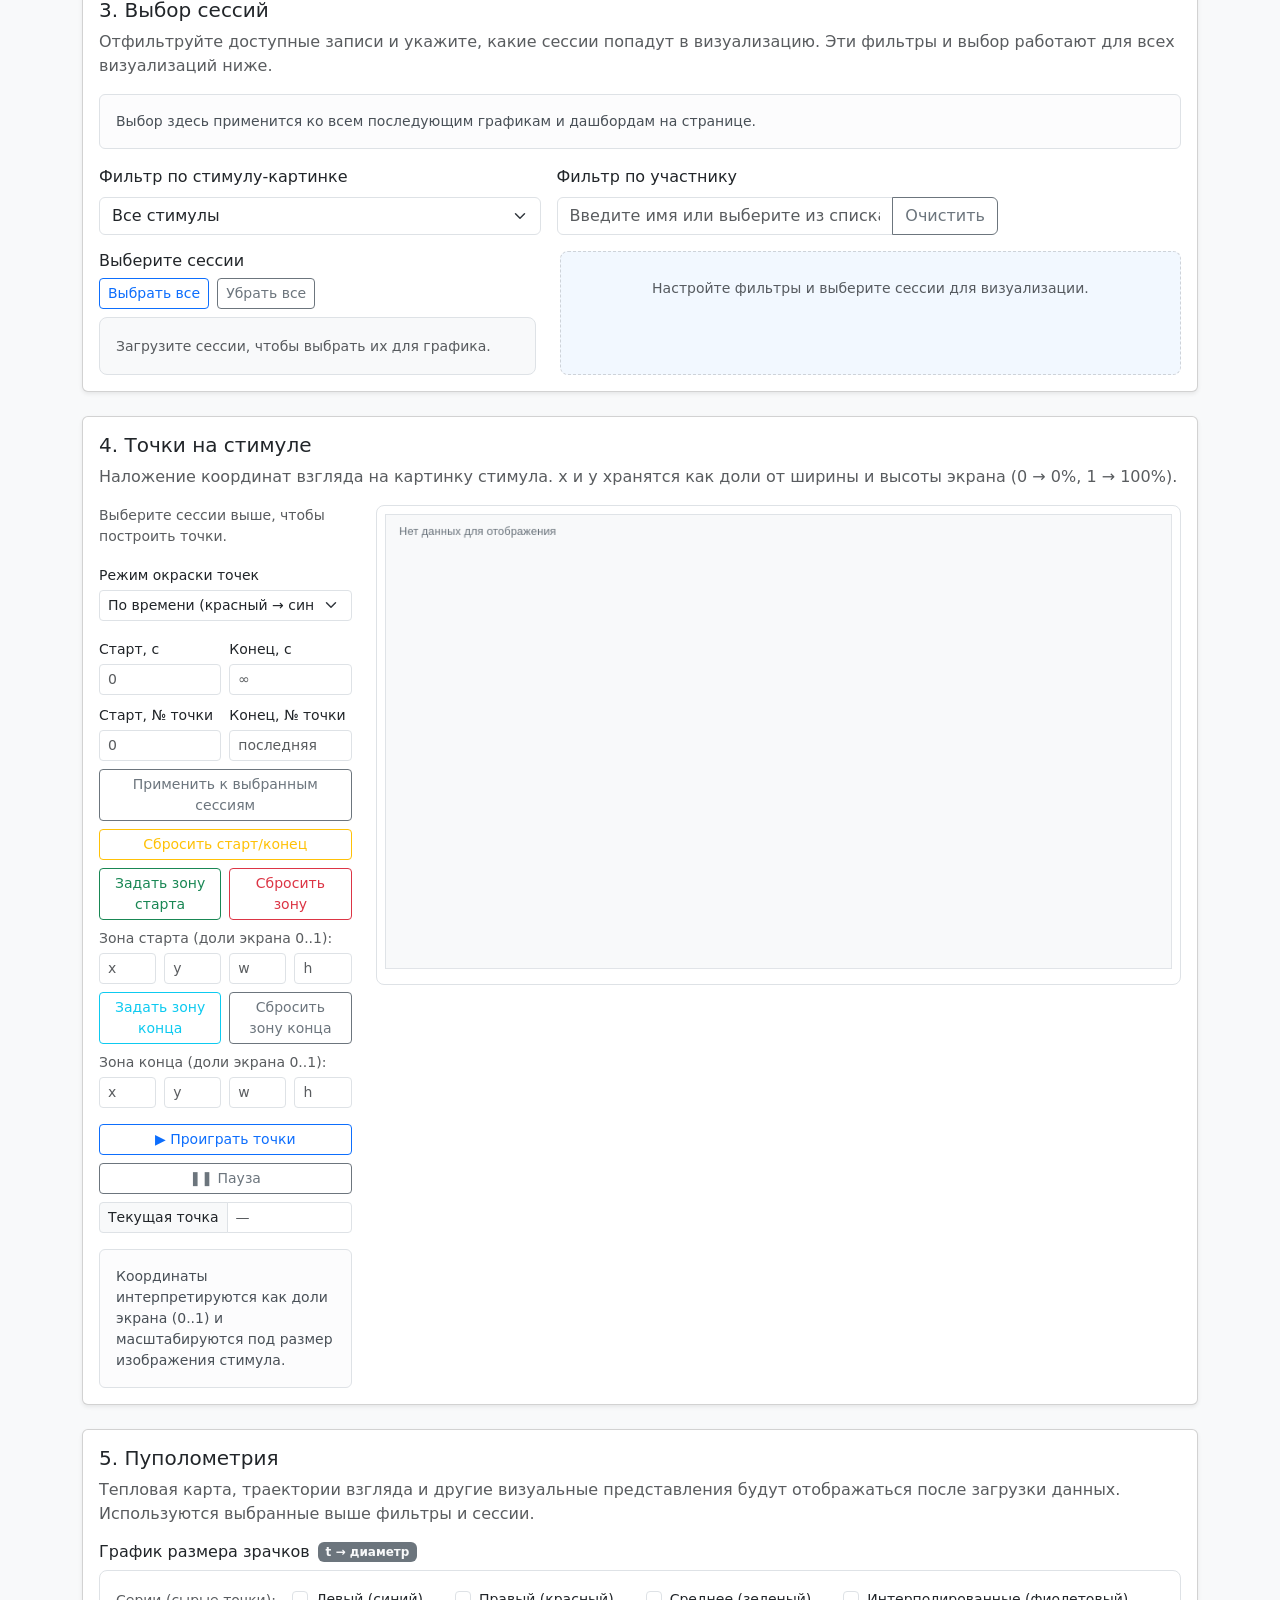
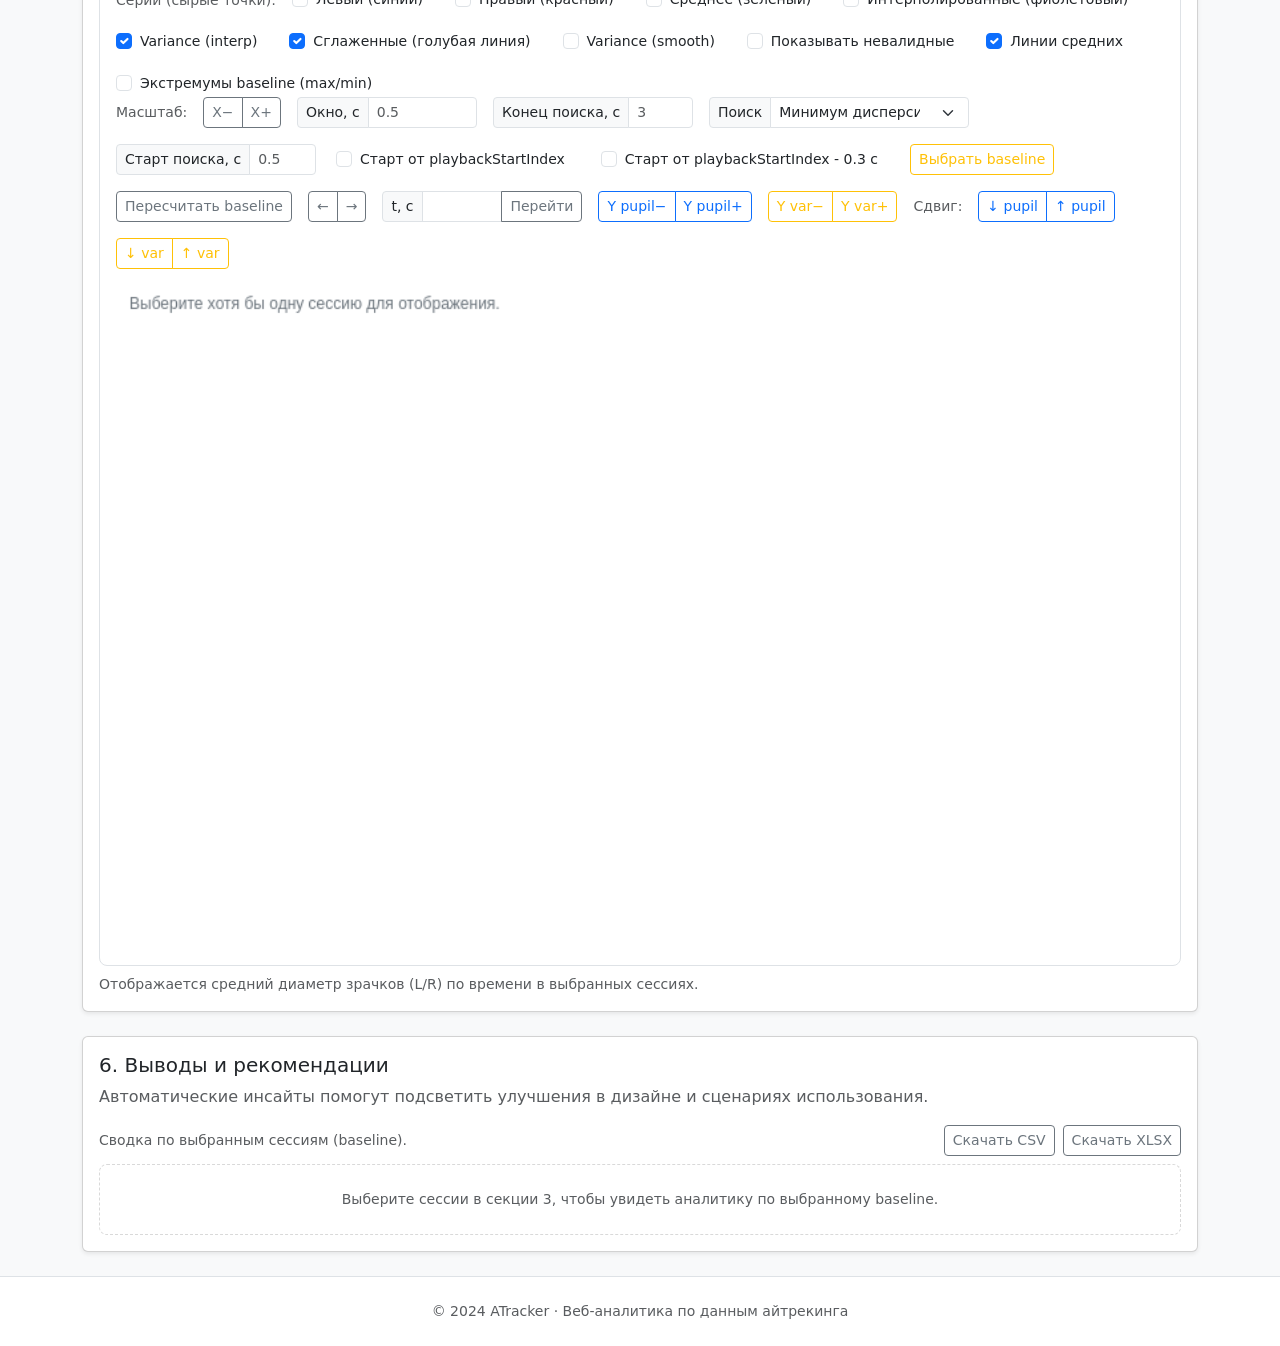
==== commit 881e72ce: "min after max" ====
--- a/index.html
+++ b/index.html
@@ -705,7 +705,7 @@
                   <div class="form-check form-check-inline ms-1">
                     <input class="form-check-input" type="checkbox" id="baselineStartFromPlaybackOffset" />
                     <label class="form-check-label small" for="baselineStartFromPlaybackOffset">
-                      Старт от playbackStartIndex - 0.2 c
+                      Старт от playbackStartIndex - 0.3 c
                     </label>
                   </div>
                   <button
